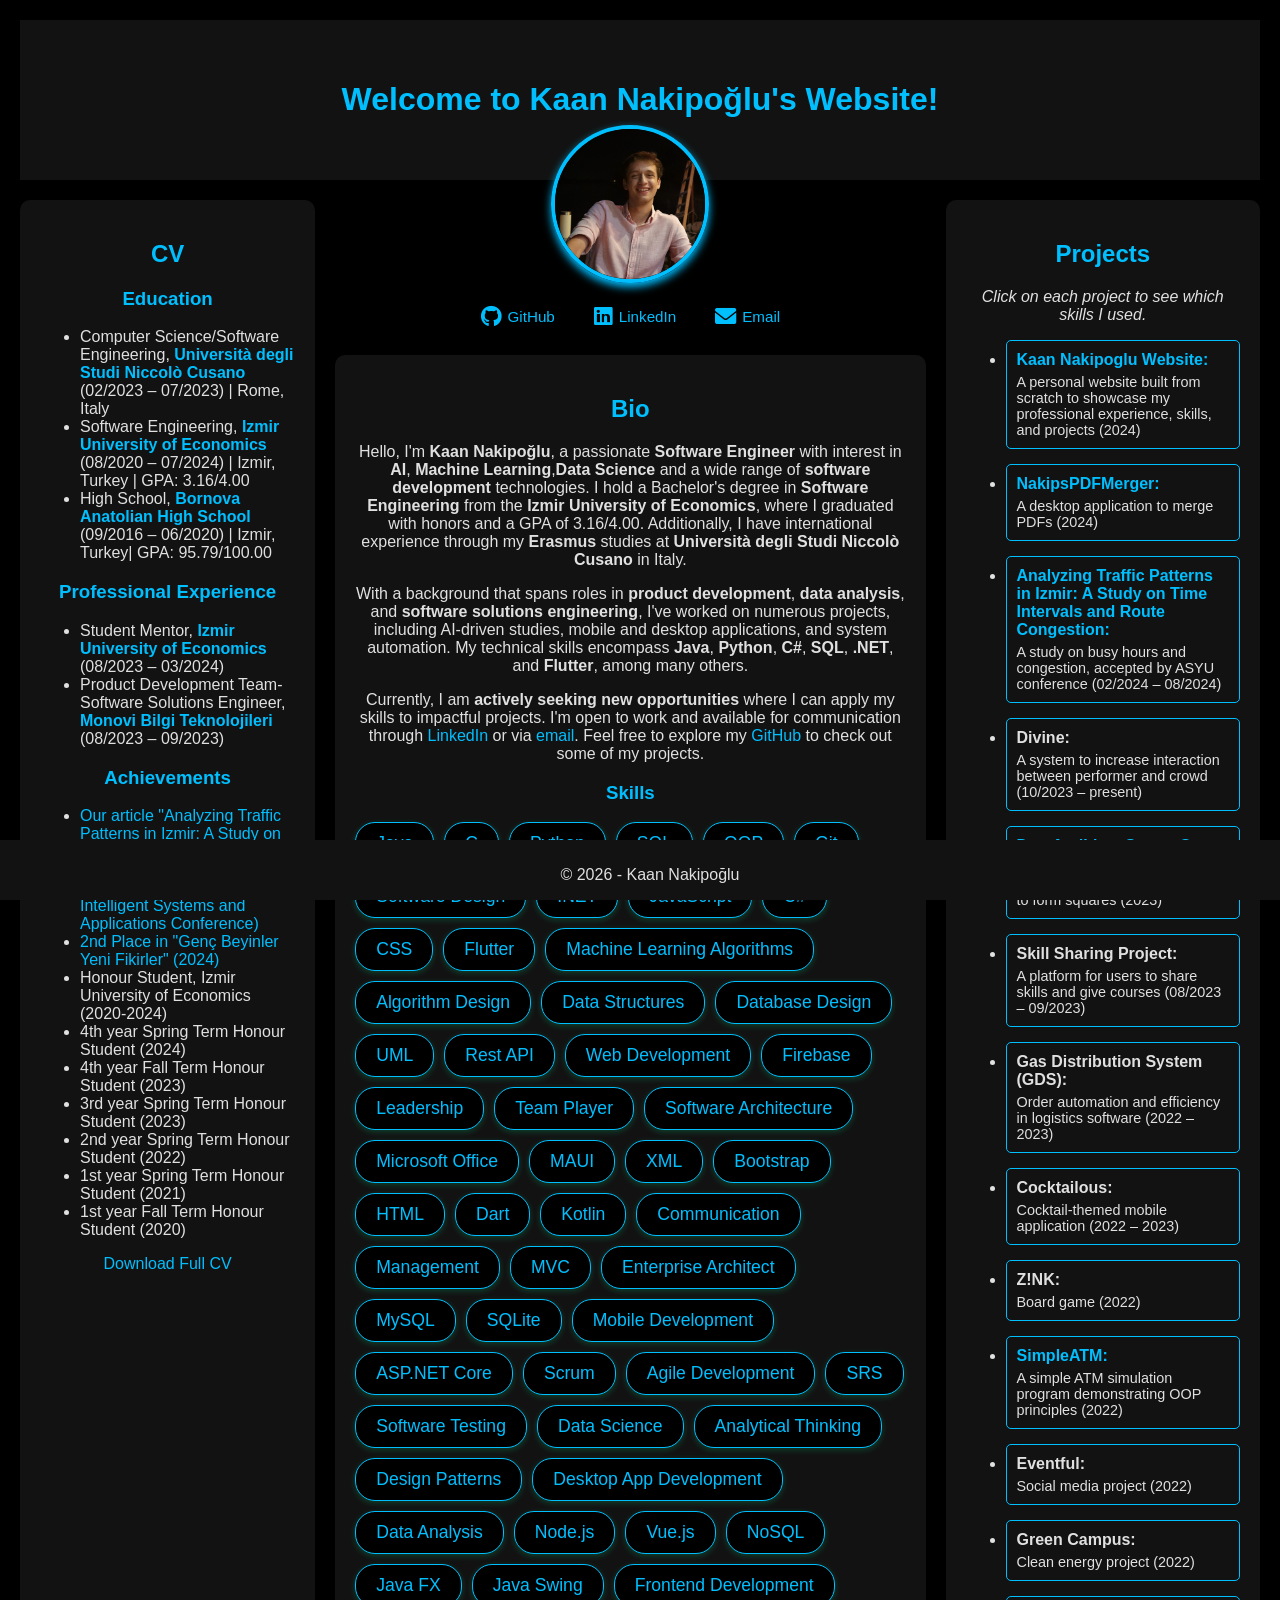
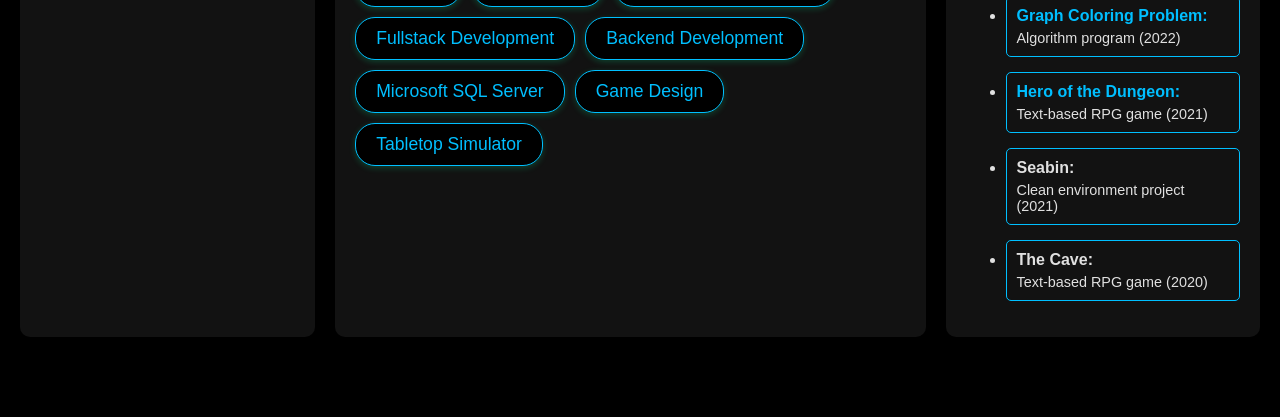
==== index.html @ 0e5099e4 "Initial commit" ====
<!DOCTYPE html>
<html lang="en">
<head>
    <!-- author: Kaan Nakipoglu -->
    <!-- email: kaan.n@hotmail.com -->
    <!-- Please get in touch before using -->

    <meta charset="utf-8" />
    <meta name="viewport" content="width=device-width, initial-scale=1.0" />
    <title>Kaan Nakipoğlu</title>
    <link rel="icon" href="images/Kaan_Nakipoglu_Icon.ico" type="image/x-icon">
    <link rel="stylesheet" href="css/site.css" />
    <link rel="stylesheet" href="https://cdnjs.cloudflare.com/ajax/libs/font-awesome/6.0.0-beta3/css/all.min.css">
    <style>
        body {
            margin: 0;
            font-family: 'Segoe UI', Tahoma, Geneva, Verdana, sans-serif;
            background-color: #000000;
            color: #E0E0E0;
            padding-bottom: 60px;
        }

        .container {
            display: grid;
            grid-template-rows: auto auto 1fr;
            grid-template-columns: 1fr 2fr 1fr;
            grid-template-areas:
                "background background background"
                "cv photo-and-links projects"
                "cv bio projects";
            min-height: calc(100vh - 60px);
            gap: 20px;
            padding: 20px;
        }

        .background {
            grid-area: background;
            background-color: #121212;
            text-align: center;
            padding: 40px;
            box-shadow: 0px 4px 8px rgba(0, 0, 0, 0.2);
            position: relative;
        }

        .photo-and-links {
            grid-area: photo-and-links;
            display: flex;
            flex-direction: column;
            align-items: center;
            justify-content: flex-start;
            padding-bottom: 20px;
        }

        .photo {
            position: relative;
            width: 150px;
            height: 150px;
            border-radius: 50%;
            overflow: hidden;
            border: 4px solid deepskyblue;
            box-shadow: 0px 4px 8px deepskyblue;
            margin-top: -75px;
            margin-bottom: 15px;
            z-index: 10;
        }

        .photo img {
            width: 100%;
            height: 100%;
            object-fit: cover;
            object-position: center top;
        }

        .cv, .bio, .projects {
            padding: 20px;
            background-color: #121212;
            box-shadow: 0px 4px 8px rgba(0, 0, 0, 0.2);
            border-radius: 10px;
        }

        .cv {
            grid-area: cv;
        }

        .bio {
            grid-area: bio;
            text-align: center;
            margin-top: -20px;
        }

        .projects {
            grid-area: projects;
        }

        .links {
            display: flex;
            justify-content: center;
            gap: 15px;
        }

        .links a {
            display: inline-flex;
            align-items: center;
            padding: 8px 12px;
            background-color: #000000;
            color: deepskyblue;
            text-decoration: none;
            border-radius: 5px;
            transition: background-color 0.3s, color 0.3s;
            font-size: 0.95em;
        }

        .links a:hover {
            background-color: deepskyblue;
            color: #000000;
        }

        .links a i {
            margin-right: 6px;
            font-size: 1.4em;
        }

        .skills-list {
            list-style: none;
            padding: 0;
            margin: 0;
            display: flex;
            flex-wrap: wrap;
            gap: 10px;
        }

        .skills-list li {
            background-color: #000000;
            color: deepskyblue;
            padding: 10px 20px;
            border-radius: 20px;
            font-size: 1.1em;
            text-align: center;
            box-shadow: 0px 2px 6px rgba(0, 255, 157, 0.2);
            transition: transform 0.2s, background-color 0.3s;
            border: 1px solid deepskyblue;
        }

        .skills-list li:hover, .skills-list li.active {
            background-color: deepskyblue;
            color: #000000;
            transform: scale(1.05);
            cursor: pointer;
        }

        h2, h3 {
            color: deepskyblue;
            text-align: center;
        }

        h1 {
            color: deepskyblue;
        }

        footer {
            text-align: center;
            padding: 10px;
            background-color: #121212;
            color: #E0E0E0;
            position: fixed;
            bottom: 0;
            width: 100%;
            height: 40px;
        }

        a {
            text-decoration: none;
            color: deepskyblue;
        }

        a:hover {
            color: #FFFFFF;
        }

        html {
            scroll-behavior: smooth;
        }

        .project-item {
            margin-bottom: 15px;
            padding: 10px;
            border: 1px solid deepskyblue;
            border-radius: 5px;
        }

        .project-item:hover {
            background-color: #1a1a1a;
        }

        .project-title {
            font-weight: bold;
            margin-bottom: 5px;
        }

        .project-description {
            font-size: 0.9em;
        }

        .cv h2 {
            text-align: center;
        }
    </style>
</head>
<body>
    <div class="container">
        <div class="background">
            <h1>Welcome to Kaan Nakipoğlu's Website!</h1>
        </div>

        <div class="photo-and-links">
            <div class="photo">
                <img src="images/kaan-nakipoglu22.jpg" alt="Profile Photo" />
            </div>

            <div class="links">
                <a href="https://github.com/KaanNakipoglu" target="_blank"><i class="fab fa-github"></i> GitHub</a>
                <a href="https://www.linkedin.com/in/kaan-nakipoglu-9b2502181" target="_blank"><i class="fab fa-linkedin"></i> LinkedIn</a>
                <a href="mailto:kaan.n@hotmail.com"><i class="fas fa-envelope"></i> Email</a>
            </div>
        </div>

        <div class="cv">
            <h2>CV</h2>
            <h3>Education</h3>
            <ul>
                <li>Computer Science/Software Engineering, <strong><a href="https://www.unicusano.it/en/">Università degli Studi Niccolò Cusano</a></strong> (02/2023 – 07/2023) | Rome, Italy</li>
                <li>Software Engineering, <strong><a href="https://www.ieu.edu.tr/en">Izmir University of Economics</a></strong> (08/2020 – 07/2024) | Izmir, Turkey | GPA: 3.16/4.00</li>
                <li>High School, <strong><a href="https://izmirbal.meb.k12.tr/">Bornova Anatolian High School</a></strong> (09/2016 – 06/2020) | Izmir, Turkey| GPA: 95.79/100.00</li>
            </ul>

            <h3>Professional Experience</h3>
            <ul>
                <li>Student Mentor, <strong><a href="https://www.ieu.edu.tr/en">Izmir University of Economics</a></strong> (08/2023 – 03/2024)</li>
                <li>Product Development Team-Software Solutions Engineer, <strong><a href="https://monovi.com.tr/">Monovi Bilgi Teknolojileri</a></strong> (08/2023 – 09/2023)</li>
            </ul>

            <h3>Achievements</h3>
            <ul>
                <li><a href="http://asyu.inista.org/EN/index.html">Our article "Analyzing Traffic Patterns in Izmir: A Study on Time Intervals and Route Congestion" is accepted by ASYU(Innovations in Intelligent Systems and Applications Conference)</a></li>
                <li><a href="https://www.ieu.edu.tr/en/news/type/read/id/9180">2nd Place in "Genç Beyinler Yeni Fikirler" (2024)</a></li>
                <li>Honour Student, Izmir University of Economics (2020-2024)</li>
                <li>4th year Spring Term Honour Student (2024)</li>
                <li>4th year Fall Term Honour Student (2023)</li>
                <li>3rd year Spring Term Honour Student (2023)</li>
                <li>2nd year Spring Term Honour Student (2022)</li>
                <li>1st year Spring Term Honour Student (2021)</li>
                <li>1st year Fall Term Honour Student (2020)</li>
            </ul>

            <center><p><a href="images/Resume_KaanNakipoglu.pdf" target="_blank">Download Full CV</a></p></center>
        </div>

        <div class="bio">
            <h2>Bio</h2>
            <p>Hello, I'm <strong>Kaan Nakipoğlu</strong>, a passionate <strong>Software Engineer</strong> with interest in <strong>AI</strong>, <strong>Machine Learning</strong>,<strong>Data Science</strong> and a wide range of <strong>software development</strong> technologies. I hold a Bachelor's degree in <strong>Software Engineering</strong> from the <strong>Izmir University of Economics</strong>, where I graduated with honors and a GPA of 3.16/4.00. Additionally, I have international experience through my <strong>Erasmus</strong> studies at <strong>Università degli Studi Niccolò Cusano</strong> in Italy.</p>
            <p>With a background that spans roles in <strong>product development</strong>, <strong>data analysis</strong>, and <strong>software solutions engineering</strong>, I've worked on numerous projects, including AI-driven studies, mobile and desktop applications, and system automation. My technical skills encompass <strong>Java</strong>, <strong>Python</strong>, <strong>C#</strong>, <strong>SQL</strong>, <strong>.NET</strong>, and <strong>Flutter</strong>, among many others.</p>
            <p>Currently, I am <strong>actively seeking new opportunities</strong> where I can apply my skills to impactful projects. I'm open to work and available for communication through <a href="https://www.linkedin.com/in/kaan-nakipoglu-9b2502181">LinkedIn</a> or via <a href="mailto:kaan.n@hotmail.com">email</a>. Feel free to explore my <a href="https://github.com/KaanNakipoglu">GitHub</a> to check out some of my projects.</p>
            <h3>Skills</h3>
            <ul class="skills-list">
                <li>Java</li>
                <li>C</li>
                <li>Python</li>
                <li>SQL</li>
                <li>OOP</li>
                <li>Git</li>
                <li>Software Design</li>
                <li>.NET</li>
                <li>JavaScript</li>
                <li>C#</li>
                <li>CSS</li>
                <li>Flutter</li>
                <li>Machine Learning Algorithms</li>
                <li>Algorithm Design</li>
                <li>Data Structures</li>
                <li>Database Design</li>
                <li>UML</li>
                <li>Rest API</li>
                <li>Web Development</li>
                <li>Firebase</li>
                <li>Leadership</li>
                <li>Team Player</li>
                <li>Software Architecture</li>
                <li>Microsoft Office</li>
                <li>MAUI</li>
                <li>XML</li>
                <li>Bootstrap</li>
                <li>HTML</li>
                <li>Dart</li>
                <li>Kotlin</li>
                <li>Communication</li>
                <li>Management</li>
                <li>MVC</li>
                <li>Enterprise Architect</li>
                <li>MySQL</li>
                <li>SQLite</li>
                <li>Mobile Development</li>
                <li>ASP.NET Core</li>
                <li>Scrum</li>
                <li>Agile Development</li>
                <li>SRS</li>
                <li>Software Testing</li>
                <li>Data Science</li>
                <li>Analytical Thinking</li>
                <li>Design Patterns</li>
                <li>Desktop App Development</li>
                <li>Data Analysis</li>
                <li>Node.js</li>
                <li>Vue.js</li>
                <li>NoSQL</li>
                <li>Java FX</li>
                <li>Java Swing</li>
                <li>Frontend Development</li>
                <li>Fullstack Development</li>
                <li>Backend Development</li>
                <li>Microsoft SQL Server</li>
                <li>Game Design</li>
                <li>Tabletop Simulator</li>
            </ul>
        </div>

        <div class="projects">
            <h2>Projects</h2>
            <center>
                <p><em>Click on each project to see which skills I used.</em></p>
            </center>

            <ul>
                <li class="project-item">
                    <div class="project-title"><a href="https://www.kaannakipoglu.com" data-skills="HTML,CSS,JavaScript,Responsive Design,UI/UX,Version Control,Git,Web Development">Kaan Nakipoglu Website:</a></div>
                    <div class="project-description">A personal website built from scratch to showcase my professional experience, skills, and projects (2024)</div>
                </li>
                
                <li class="project-item">
                    <div class="project-title"><a href="https://github.com/KaanNakipoglu/NakipsPDFMerger" data-skills="Git,Desktop App Development,Python,Software Design,Analytical Thinking,Git">NakipsPDFMerger:</a></div>
                    <div class="project-description">A desktop application to merge PDFs (2024)</div>
                </li>
                <li class="project-item">
                    <div class="project-title"><a href="http://asyu.inista.org/EN/index.html" data-skills="Git,Python,Data Analysis,Data Science,Analytical Thinking,Communication,Team Player,Machine Learning Algorithms,Algorithm Design,Scrum,Agile Development,Git">Analyzing Traffic Patterns in Izmir: A Study on Time Intervals and Route Congestion:</a></div>
                    <div class="project-description">A study on busy hours and congestion, accepted by ASYU conference (02/2024 – 08/2024)</div>
                </li>
                <li class="project-item">
                    <div class="project-title"><strong data-skills="Git,Mobile Development,Flutter,Dart,Analytical Thinking,Leadership,Management,SRS,Enterprise Architect,CSS,JavaScript,HTML,Web Development,Software Design,Software Architecture,Firebase,UML,NoSQL,OOP,Git,Algorithm Design,Communication,Scrum,Agile Development,Node.js,Software Testing,MVC,Fullstack Development">Divine:</strong></div>
                    <div class="project-description">A system to increase interaction between performer and crowd (10/2023 – present)</div>
                </li>
                <li class="project-item">
                    <div class="project-title"><a href="https://github.com/KaanNakipoglu/DotsAndLinesSquareGame" data-skills="Git,Java,OOP,SQLite,Database Design,SRS,Software Design,Team Player,Analytical Thinking,Algorithm Design,UML,Enterprise Architect,Scrum,Agile Mobile Development,Flutter,Dart,Analytical Thinking,Leadership,Management,SRS,Enterprise Architect,CSS,JavaScript,HTML,Web Development,Python,Software Design,Software Architecture,Firebase,UML,NoSQL,OOP,Git,Algorithm Design,Communication,Scrum,Agile Development,Software Testing,SQL,Desktop App Development,Java FX,Fullstack Development,Design Patterns">DotsAndLinesSquareGame:</a></div>
                    <div class="project-description">A multiplayer game where players draw lines between dots to form squares (2023)</div>
                </li>
                <li class="project-item">
                    <div class="project-title"><strong data-skills="Git,Rest API,JavaScript,HTML,CSS,Web Development,Team Player,.NET,Mobile Development,MAUI,SRS,Software Design,Analytical Thinking,Scrum,C#,Software Architect,Database Design,SQL,Microsoft SQL Server">Skill Sharing Project:</strong></div>
                    <div class="project-description">A platform for users to share skills and give courses (08/2023 – 09/2023)</div>
                </li>
                <li class="project-item">
                    <div class="project-title"><strong data-skills="Git,SRS,Software Design,Enterprise Architect,UML,Leadership,Analytichal Thinking,Database Design, Algorith Design,Communication">Gas Distribution System (GDS):</strong></div>
                    <div class="project-description">Order automation and efficiency in logistics software (2022 – 2023)</div>
                </li>
                <li class="project-item">
                    <div class="project-title"><strong data-skills="Git,Flutter,Dart,Firebase,NoSQL,Fullstack Development,Mobile Development,Algorithm Design">Cocktailous:</strong></div>
                    <div class="project-description">Cocktail-themed mobile application (2022 – 2023)</div>
                </li>
                <li class="project-item">
                    <div class="project-title"><strong data-skills="SRS,Game Design,Tabletop Simulator,Leadership,Communication">Z!NK:</strong></div>
                    <div class="project-description">Board game (2022)</div>
                </li>
                <li class="project-item">
                    <div class="project-title"><a href="https://github.com/KaanNakipoglu/SimpleATM" data-skills="Java,OOP">SimpleATM:</a></div>
                    <div class="project-description">A simple ATM simulation program demonstrating OOP principles (2022)</div>
                </li>
                <li class="project-item">
                    <div class="project-title"><strong data-skills="Git,Java,SRS,Leadership,Software Design,Analytical Thinking,Communication,OOP,UML,Enterprise Architect,Scrum,Agile Development,Software Architect,">Eventful:</strong></div>
                    <div class="project-description">Social media project (2022)</div>
                </li>
                <li class="project-item">
                    <div class="project-title"><strong data-skills="Leadership,UML,Management,Analytical Thinking,Communication,SRS">Green Campus:</strong></div>
                    <div class="project-description">Clean energy project (2022)</div>
                </li>
                <li class="project-item">
                    <div class="project-title"><a href="https://github.com/KaanNakipoglu/ColorMapping" data-skills="Git,Python,Algorithm Design,Leadership,Management,Scrum,Agile Development,Fullstack Development,SRS,Desktop App Development">Graph Coloring Problem:</a></div>
                    <div class="project-description">Algorithm program (2022)</div>
                </li>
                <li class="project-item">
                    <div class="project-title"><a href="https://github.com/KaanNakipoglu/TextBasedDungeonGame" data-skills="Git,Java,SRS,Game Design,OOP,Leadership,Management,Scrum,Agile Development,Fullstack  Development,Software Design,Software Architect,UML,Algorithm Design,">Hero of the Dungeon:</a></div>
                    <div class="project-description">Text-based RPG game (2021)</div>
                </li>
                <li class="project-item">
                    <div class="project-title"><strong data-skills="Java,SRS,Leadership,Software Design,Analytical Thinking,Communication,OOP,UML,Enterprise Architect,Scrum,Agile Development,Software Architect,">Seabin:</strong></div>
                    <div class="project-description">Clean environment project (2021)</div>
                </li>
                <li class="project-item">
                    <div class="project-title"><strong data-skills="Git,Java,SRS,Game Design,OOP,Leadership,Management,Scrum,Agile Development,Fullstack  Development,Software Design,Software Architect,UML,Algorithm Design,">The Cave:</strong></div>
                    <div class="project-description">Text-based RPG game (2020)</div>
                </li>
            </ul>
        </div>
    </div>

    <footer>
        <p>&copy; <span id="year"></span> - Kaan Nakipoğlu</p>
    </footer>

    <script>
        document.addEventListener('contextmenu', function (e) {
        e.preventDefault();
    });

    document.addEventListener('keydown', function (e) {
        if (e.keyCode == 123) {
            e.preventDefault();
        }
        if (e.ctrlKey && e.shiftKey && e.keyCode == 73) {
            e.preventDefault();
        }
        if (e.ctrlKey && e.shiftKey && e.keyCode == 74) {
            e.preventDefault();
        }
        if (e.ctrlKey && e.keyCode == 85) {
            e.preventDefault();
        }
    });
                document.getElementById('year').textContent = new Date().getFullYear();

        document.addEventListener('DOMContentLoaded', function () {
            const projectItems = document.querySelectorAll('.project-item');
            const skillItems = document.querySelectorAll('.skills-list li');
            let hoverEnabled = true;
            let clickTimeout;

            function clearActiveSkills() {
                skillItems.forEach(item => item.classList.remove('active'));
            }

            function setActiveSkills(skills) {
                clearActiveSkills();
                skills.forEach(skill => {
                    skillItems.forEach(item => {
                        if (item.textContent.trim().toLowerCase() === skill.trim().toLowerCase()) {
                            item.classList.add('active');
                        }
                    });
                });
            }

            function handleProjectInteraction(event, isClick) {
                const projectItem = event.currentTarget;
                const linkElement = projectItem.querySelector('.project-title a');
                const strongElement = projectItem.querySelector('.project-title strong');
                const skillsData = linkElement ? linkElement.dataset.skills : (strongElement ? strongElement.dataset.skills : null);

                if (skillsData) {
                    const skills = skillsData.split(',');

                    if (isClick) {
                        hoverEnabled = false;
                        clearTimeout(clickTimeout);
                        setActiveSkills(skills);

                        const skillsSection = document.querySelector('.skills-list');
                        if (skillsSection) {
                            skillsSection.scrollIntoView({ behavior: 'smooth' });
                        }

                        clickTimeout = setTimeout(() => {
                            clearActiveSkills();
                            hoverEnabled = true;
                        }, 5000);

                        if (linkElement) {
                            return true;
                        }
                    } else if (hoverEnabled) {
                        setActiveSkills(skills);
                    }
                }

                if (!linkElement || !isClick) {
                    event.preventDefault();
                }
            }

            projectItems.forEach(item => {
                item.addEventListener('mouseenter', (event) => handleProjectInteraction(event, false));
                item.addEventListener('mouseleave', () => {
                    if (hoverEnabled) {
                        clearActiveSkills();
                    }
                });
                item.addEventListener('click', (event) => handleProjectInteraction(event, true));
            });
        });
    </script>
</body>
</html>
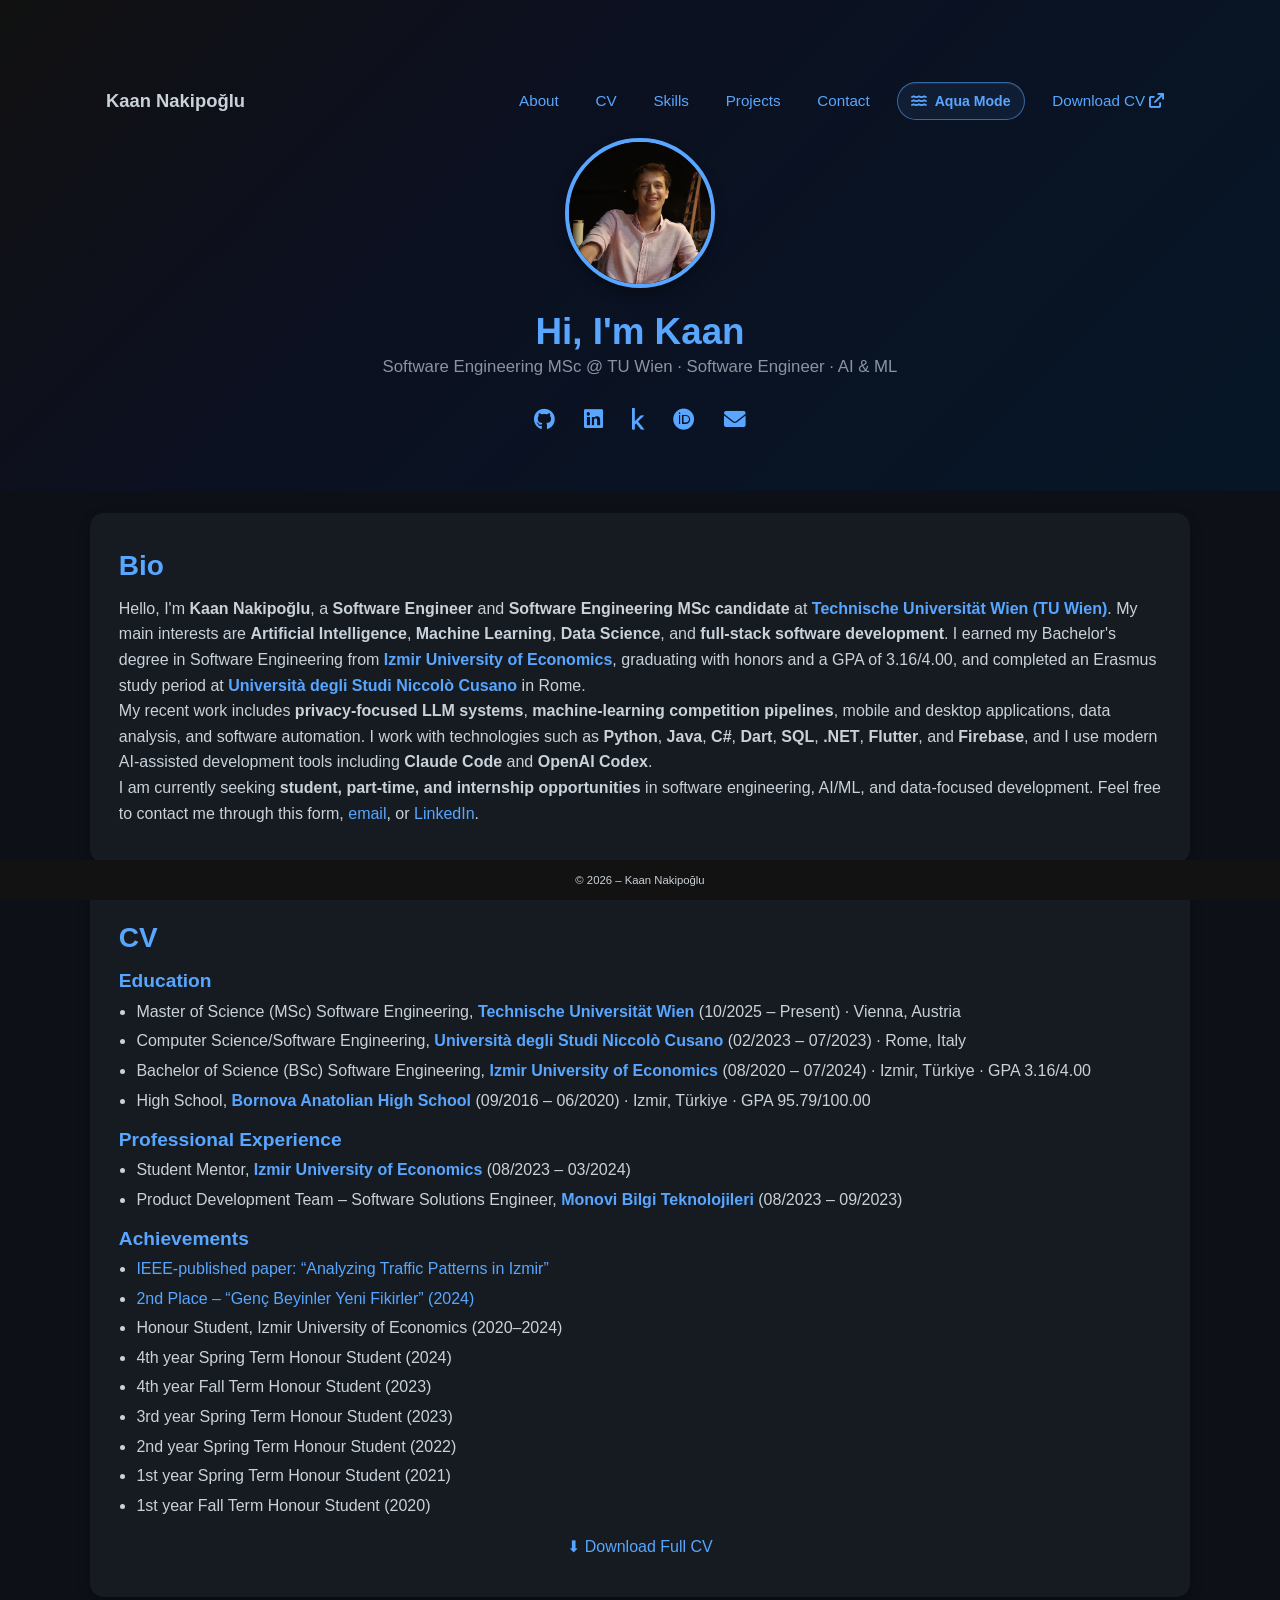
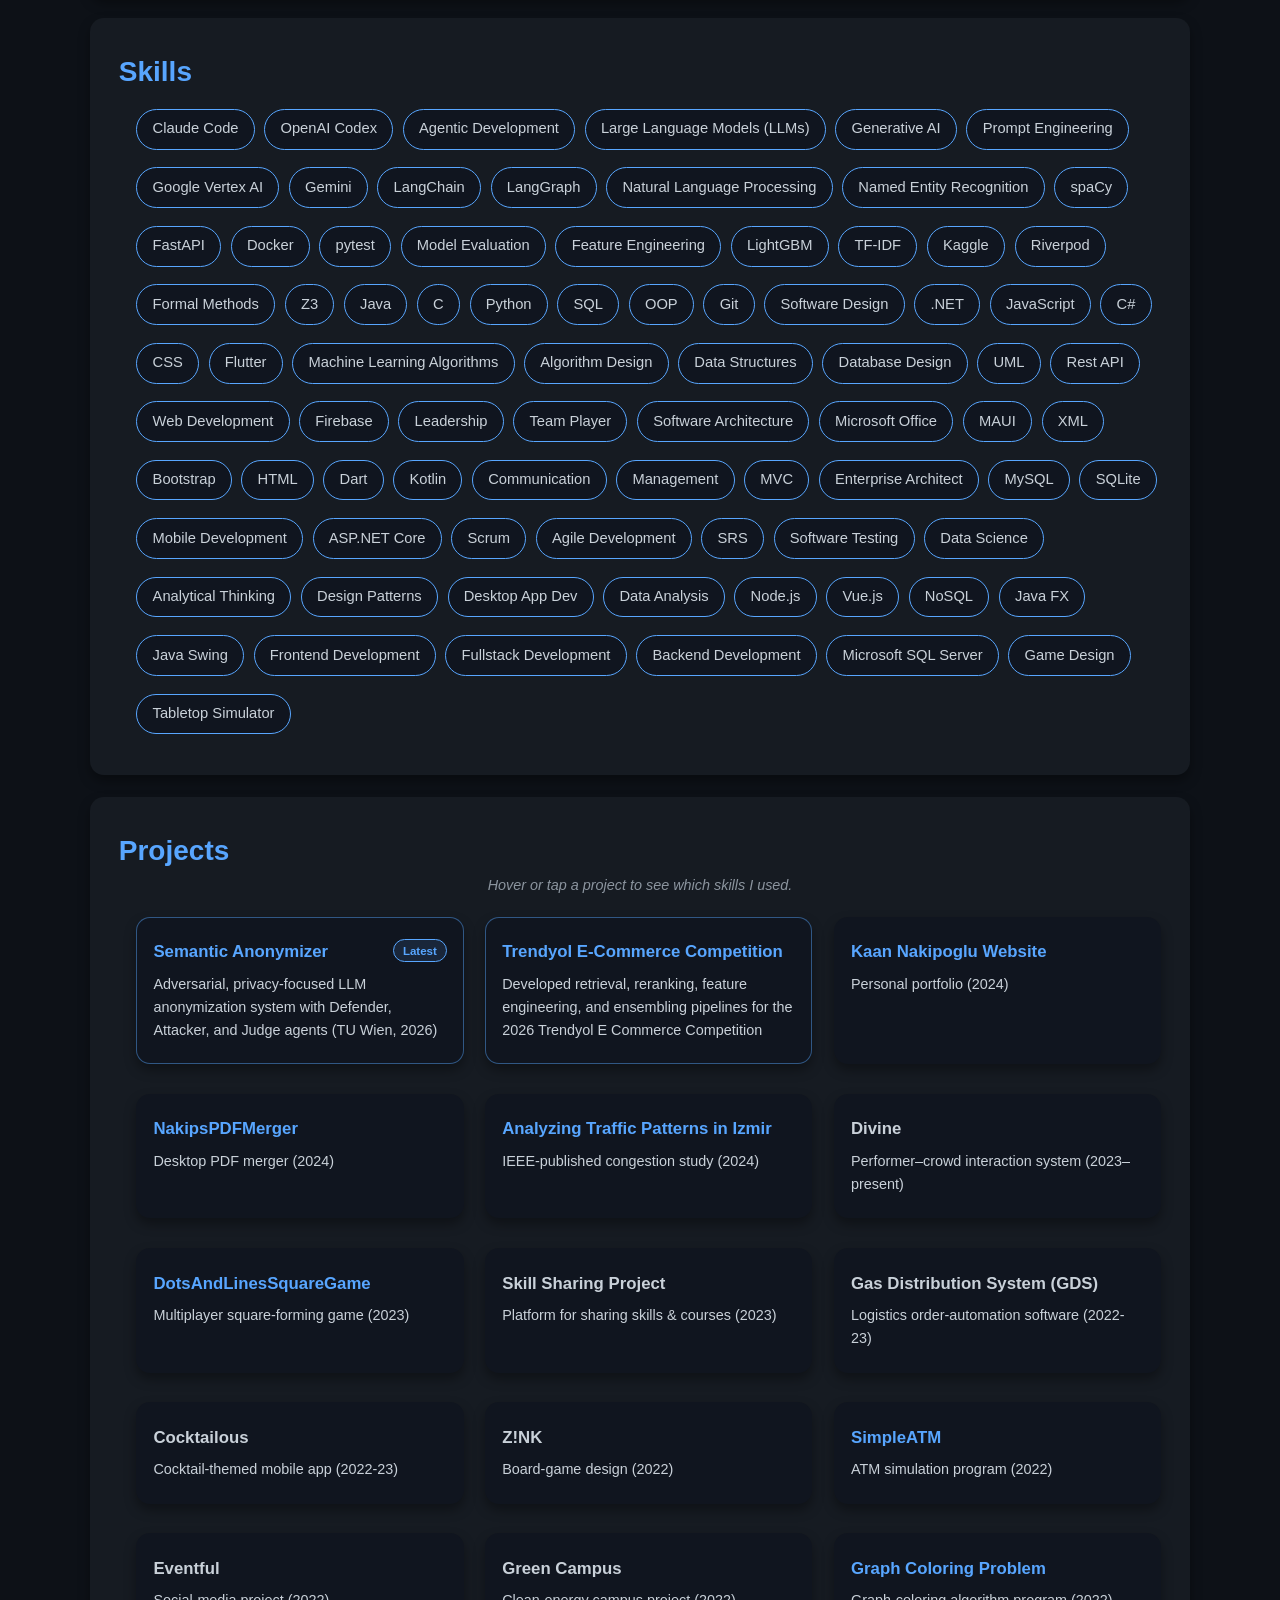
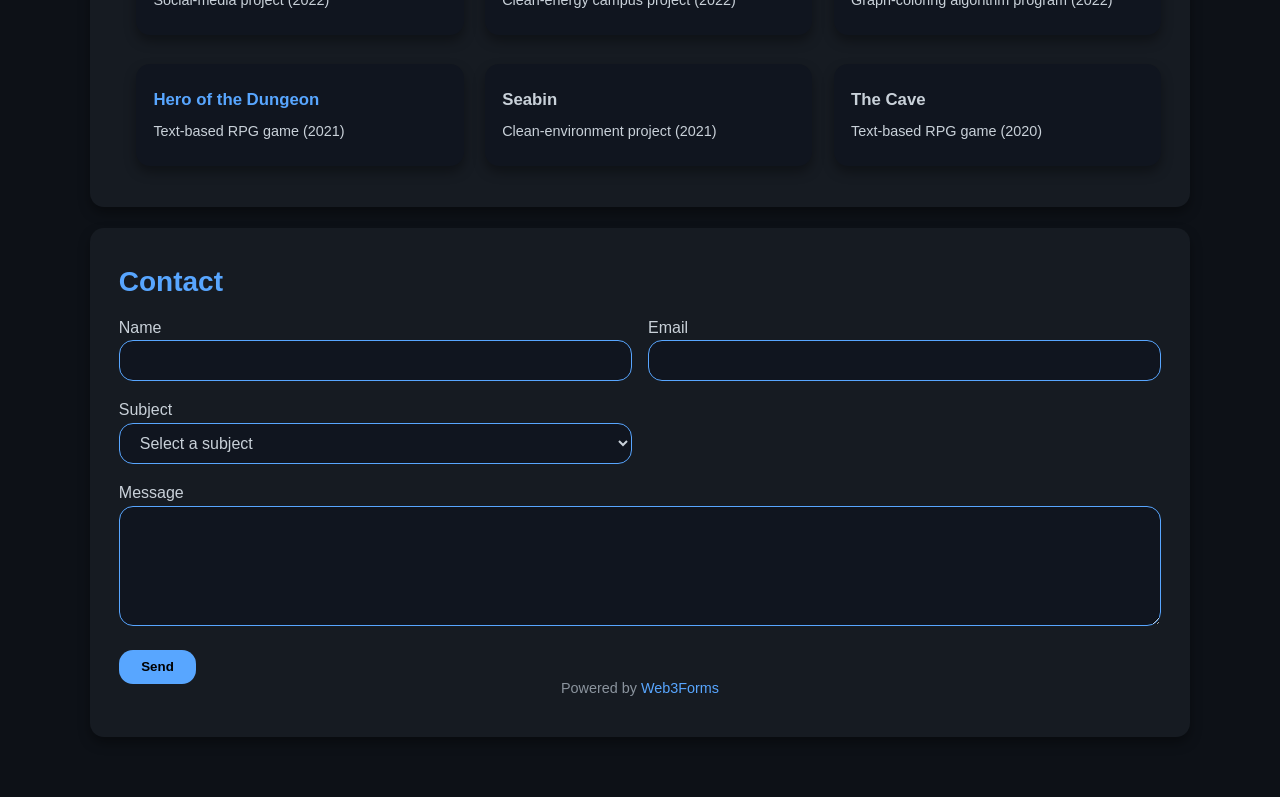
==== commit 2064f9f8: "Update portfolio and add optional Frutiger Aqua mode" ====
--- a/index.html
+++ b/index.html
@@ -1,497 +1,383 @@
 <!DOCTYPE html>
 <html lang="en">
 <head>
-    <!-- author: Kaan Nakipoglu -->
-    <!-- email: kaan.n@hotmail.com -->
-    <!-- Please get in touch before using -->
-
-    <meta charset="utf-8" />
-    <meta name="viewport" content="width=device-width, initial-scale=1.0" />
-    <title>Kaan Nakipoğlu</title>
-    <link rel="icon" href="images/Kaan_Nakipoglu_Icon.ico" type="image/x-icon">
-    <link rel="stylesheet" href="css/site.css" />
-    <link rel="stylesheet" href="https://cdnjs.cloudflare.com/ajax/libs/font-awesome/6.0.0-beta3/css/all.min.css">
-    <style>
-        body {
-            margin: 0;
-            font-family: 'Segoe UI', Tahoma, Geneva, Verdana, sans-serif;
-            background-color: #000000;
-            color: #E0E0E0;
-            padding-bottom: 60px;
-        }
-
-        .container {
-            display: grid;
-            grid-template-rows: auto auto 1fr;
-            grid-template-columns: 1fr 2fr 1fr;
-            grid-template-areas:
-                "background background background"
-                "cv photo-and-links projects"
-                "cv bio projects";
-            min-height: calc(100vh - 60px);
-            gap: 20px;
-            padding: 20px;
-        }
-
-        .background {
-            grid-area: background;
-            background-color: #121212;
-            text-align: center;
-            padding: 40px;
-            box-shadow: 0px 4px 8px rgba(0, 0, 0, 0.2);
-            position: relative;
-        }
-
-        .photo-and-links {
-            grid-area: photo-and-links;
-            display: flex;
-            flex-direction: column;
-            align-items: center;
-            justify-content: flex-start;
-            padding-bottom: 20px;
-        }
-
-        .photo {
-            position: relative;
-            width: 150px;
-            height: 150px;
-            border-radius: 50%;
-            overflow: hidden;
-            border: 4px solid deepskyblue;
-            box-shadow: 0px 4px 8px deepskyblue;
-            margin-top: -75px;
-            margin-bottom: 15px;
-            z-index: 10;
-        }
-
-        .photo img {
-            width: 100%;
-            height: 100%;
-            object-fit: cover;
-            object-position: center top;
-        }
-
-        .cv, .bio, .projects {
-            padding: 20px;
-            background-color: #121212;
-            box-shadow: 0px 4px 8px rgba(0, 0, 0, 0.2);
-            border-radius: 10px;
-        }
-
-        .cv {
-            grid-area: cv;
-        }
-
-        .bio {
-            grid-area: bio;
-            text-align: center;
-            margin-top: -20px;
-        }
-
-        .projects {
-            grid-area: projects;
-        }
-
-        .links {
-            display: flex;
-            justify-content: center;
-            gap: 15px;
-        }
-
-        .links a {
-            display: inline-flex;
-            align-items: center;
-            padding: 8px 12px;
-            background-color: #000000;
-            color: deepskyblue;
-            text-decoration: none;
-            border-radius: 5px;
-            transition: background-color 0.3s, color 0.3s;
-            font-size: 0.95em;
-        }
-
-        .links a:hover {
-            background-color: deepskyblue;
-            color: #000000;
-        }
-
-        .links a i {
-            margin-right: 6px;
-            font-size: 1.4em;
-        }
-
-        .skills-list {
-            list-style: none;
-            padding: 0;
-            margin: 0;
-            display: flex;
-            flex-wrap: wrap;
-            gap: 10px;
-        }
-
-        .skills-list li {
-            background-color: #000000;
-            color: deepskyblue;
-            padding: 10px 20px;
-            border-radius: 20px;
-            font-size: 1.1em;
-            text-align: center;
-            box-shadow: 0px 2px 6px rgba(0, 255, 157, 0.2);
-            transition: transform 0.2s, background-color 0.3s;
-            border: 1px solid deepskyblue;
-        }
-
-        .skills-list li:hover, .skills-list li.active {
-            background-color: deepskyblue;
-            color: #000000;
-            transform: scale(1.05);
-            cursor: pointer;
-        }
-
-        h2, h3 {
-            color: deepskyblue;
-            text-align: center;
-        }
-
-        h1 {
-            color: deepskyblue;
-        }
-
-        footer {
-            text-align: center;
-            padding: 10px;
-            background-color: #121212;
-            color: #E0E0E0;
-            position: fixed;
-            bottom: 0;
-            width: 100%;
-            height: 40px;
-        }
-
-        a {
-            text-decoration: none;
-            color: deepskyblue;
-        }
-
-        a:hover {
-            color: #FFFFFF;
-        }
-
-        html {
-            scroll-behavior: smooth;
-        }
-
-        .project-item {
-            margin-bottom: 15px;
-            padding: 10px;
-            border: 1px solid deepskyblue;
-            border-radius: 5px;
-        }
-
-        .project-item:hover {
-            background-color: #1a1a1a;
-        }
-
-        .project-title {
-            font-weight: bold;
-            margin-bottom: 5px;
-        }
-
-        .project-description {
-            font-size: 0.9em;
-        }
-
-        .cv h2 {
-            text-align: center;
-        }
-    </style>
+  <!-- author: Kaan Nakipoğlu | email: kaan.n@hotmail.com -->
+  <meta charset="utf-8">
+  <meta name="viewport" content="width=device-width, initial-scale=1">
+  <title>Kaan Nakipoğlu</title>
+
+  <meta name="description"
+        content="Kaan Nakipoğlu is a Software Engineering MSc candidate at TU Wien. Portfolio featuring AI, machine learning, LLM, data science, Flutter, and full stack projects.">
+
+  <meta name="keywords"
+        content="Kaan Nakipoğlu, Kaan Nakipoglu,Kaan Nakip,Nakip Kaan, nakip kaan, nakipkaan, kaannakip,Türk Bilişim Derneği, TBD, Turkish Informatics Association, IEEE, Nakipoglu Kaan, nakipoğlu kaan, nakipoglu kaan, nakipoglukaan, kaannakipoglu, Kaan Nakipoğlu software engineer, Kaan Nakipoglu software engineer, Nakipoğlu, Nakipoglu, nakipoğlu, nakipoglu, nakip, software, software engineering, software engineer, software developer, software development, Yazılım, Yazılım Mühendisliği, Yazılım Mühendisi, Yapay Zekâ, Yapay zeka, AI, Artificial Intelligence, ML, Machine Learning, Makine Öğrenmesi, data science, data scientist, portfolio, personal website, KaanNakipoglu.com, Izmir University of Economics, İzmir University of Economics, IUE, İEÜ, Izmir Ekonomi Üniversitesi, İzmir Ekonomi, Izmir Univ of Economics, TU Wien, Technische Universität Wien, Vienna University of Technology, Wien, Vienna, BAL, Bornova Anadolu Lisesi, Bornova Anatolian High School, Izmir, İzmir, Turkey, Türkiye, Divine project, NakipsPDFMerger, Analyzing Traffic Patterns in Izmir, DotsAndLinesSquareGame, Cocktailous, Skill Sharing Project, Gas Distribution System, Eventful, Green Campus, Graph Coloring Problem, Hero of the Dungeon, Seabin, The Cave, computer science, Erasmus Rome, Università degli Studi Niccolò Cusano, Niccolò Cusano University, EU student, software solutions engineer, AI enthusiast, ML enthusiast, TU Wien MSc, MSc Software Engineering, Claude Code, OpenAI Codex, Kaggle, Large Language Models, LLM, Generative AI, Google Vertex AI, Gemini, LangChain, LangGraph, spaCy, Natural Language Processing, NLP, Named Entity Recognition, NER, FastAPI, Docker, LightGBM, Semantic Anonymizer, Trendyol E-Commerce Competition">
+
+  <link rel="icon" href="images/Kaan_Nakipoglu_Icon.ico" type="image/x-icon">
+  <link rel="stylesheet" href="css/site.css">
+  <link rel="stylesheet"
+        href="https://cdnjs.cloudflare.com/ajax/libs/font-awesome/6.0.0-beta3/css/all.min.css">
 </head>
+
 <body>
-    <div class="container">
-        <div class="background">
-            <h1>Welcome to Kaan Nakipoğlu's Website!</h1>
-        </div>
-
-        <div class="photo-and-links">
-            <div class="photo">
-                <img src="images/kaan-nakipoglu22.jpg" alt="Profile Photo" />
-            </div>
-
-            <div class="links">
-                <a href="https://github.com/KaanNakipoglu" target="_blank"><i class="fab fa-github"></i> GitHub</a>
-                <a href="https://www.linkedin.com/in/kaan-nakipoglu-9b2502181" target="_blank"><i class="fab fa-linkedin"></i> LinkedIn</a>
-                <a href="mailto:kaan.n@hotmail.com"><i class="fas fa-envelope"></i> Email</a>
-            </div>
-        </div>
-
-        <div class="cv">
-            <h2>CV</h2>
-            <h3>Education</h3>
-            <ul>
-                <li>Computer Science/Software Engineering, <strong><a href="https://www.unicusano.it/en/">Università degli Studi Niccolò Cusano</a></strong> (02/2023 – 07/2023) | Rome, Italy</li>
-                <li>Software Engineering, <strong><a href="https://www.ieu.edu.tr/en">Izmir University of Economics</a></strong> (08/2020 – 07/2024) | Izmir, Turkey | GPA: 3.16/4.00</li>
-                <li>High School, <strong><a href="https://izmirbal.meb.k12.tr/">Bornova Anatolian High School</a></strong> (09/2016 – 06/2020) | Izmir, Turkey| GPA: 95.79/100.00</li>
-            </ul>
-
-            <h3>Professional Experience</h3>
-            <ul>
-                <li>Student Mentor, <strong><a href="https://www.ieu.edu.tr/en">Izmir University of Economics</a></strong> (08/2023 – 03/2024)</li>
-                <li>Product Development Team-Software Solutions Engineer, <strong><a href="https://monovi.com.tr/">Monovi Bilgi Teknolojileri</a></strong> (08/2023 – 09/2023)</li>
-            </ul>
-
-            <h3>Achievements</h3>
-            <ul>
-                <li><a href="http://asyu.inista.org/EN/index.html">Our article "Analyzing Traffic Patterns in Izmir: A Study on Time Intervals and Route Congestion" is accepted by ASYU(Innovations in Intelligent Systems and Applications Conference)</a></li>
-                <li><a href="https://www.ieu.edu.tr/en/news/type/read/id/9180">2nd Place in "Genç Beyinler Yeni Fikirler" (2024)</a></li>
-                <li>Honour Student, Izmir University of Economics (2020-2024)</li>
-                <li>4th year Spring Term Honour Student (2024)</li>
-                <li>4th year Fall Term Honour Student (2023)</li>
-                <li>3rd year Spring Term Honour Student (2023)</li>
-                <li>2nd year Spring Term Honour Student (2022)</li>
-                <li>1st year Spring Term Honour Student (2021)</li>
-                <li>1st year Fall Term Honour Student (2020)</li>
-            </ul>
-
-            <center><p><a href="images/Resume_KaanNakipoglu.pdf" target="_blank">Download Full CV</a></p></center>
-        </div>
-
-        <div class="bio">
-            <h2>Bio</h2>
-            <p>Hello, I'm <strong>Kaan Nakipoğlu</strong>, a passionate <strong>Software Engineer</strong> with interest in <strong>AI</strong>, <strong>Machine Learning</strong>,<strong>Data Science</strong> and a wide range of <strong>software development</strong> technologies. I hold a Bachelor's degree in <strong>Software Engineering</strong> from the <strong>Izmir University of Economics</strong>, where I graduated with honors and a GPA of 3.16/4.00. Additionally, I have international experience through my <strong>Erasmus</strong> studies at <strong>Università degli Studi Niccolò Cusano</strong> in Italy.</p>
-            <p>With a background that spans roles in <strong>product development</strong>, <strong>data analysis</strong>, and <strong>software solutions engineering</strong>, I've worked on numerous projects, including AI-driven studies, mobile and desktop applications, and system automation. My technical skills encompass <strong>Java</strong>, <strong>Python</strong>, <strong>C#</strong>, <strong>SQL</strong>, <strong>.NET</strong>, and <strong>Flutter</strong>, among many others.</p>
-            <p>Currently, I am <strong>actively seeking new opportunities</strong> where I can apply my skills to impactful projects. I'm open to work and available for communication through <a href="https://www.linkedin.com/in/kaan-nakipoglu-9b2502181">LinkedIn</a> or via <a href="mailto:kaan.n@hotmail.com">email</a>. Feel free to explore my <a href="https://github.com/KaanNakipoglu">GitHub</a> to check out some of my projects.</p>
-            <h3>Skills</h3>
-            <ul class="skills-list">
-                <li>Java</li>
-                <li>C</li>
-                <li>Python</li>
-                <li>SQL</li>
-                <li>OOP</li>
-                <li>Git</li>
-                <li>Software Design</li>
-                <li>.NET</li>
-                <li>JavaScript</li>
-                <li>C#</li>
-                <li>CSS</li>
-                <li>Flutter</li>
-                <li>Machine Learning Algorithms</li>
-                <li>Algorithm Design</li>
-                <li>Data Structures</li>
-                <li>Database Design</li>
-                <li>UML</li>
-                <li>Rest API</li>
-                <li>Web Development</li>
-                <li>Firebase</li>
-                <li>Leadership</li>
-                <li>Team Player</li>
-                <li>Software Architecture</li>
-                <li>Microsoft Office</li>
-                <li>MAUI</li>
-                <li>XML</li>
-                <li>Bootstrap</li>
-                <li>HTML</li>
-                <li>Dart</li>
-                <li>Kotlin</li>
-                <li>Communication</li>
-                <li>Management</li>
-                <li>MVC</li>
-                <li>Enterprise Architect</li>
-                <li>MySQL</li>
-                <li>SQLite</li>
-                <li>Mobile Development</li>
-                <li>ASP.NET Core</li>
-                <li>Scrum</li>
-                <li>Agile Development</li>
-                <li>SRS</li>
-                <li>Software Testing</li>
-                <li>Data Science</li>
-                <li>Analytical Thinking</li>
-                <li>Design Patterns</li>
-                <li>Desktop App Development</li>
-                <li>Data Analysis</li>
-                <li>Node.js</li>
-                <li>Vue.js</li>
-                <li>NoSQL</li>
-                <li>Java FX</li>
-                <li>Java Swing</li>
-                <li>Frontend Development</li>
-                <li>Fullstack Development</li>
-                <li>Backend Development</li>
-                <li>Microsoft SQL Server</li>
-                <li>Game Design</li>
-                <li>Tabletop Simulator</li>
-            </ul>
-        </div>
-
-        <div class="projects">
-            <h2>Projects</h2>
-            <center>
-                <p><em>Click on each project to see which skills I used.</em></p>
-            </center>
-
-            <ul>
-                <li class="project-item">
-                    <div class="project-title"><a href="https://www.kaannakipoglu.com" data-skills="HTML,CSS,JavaScript,Responsive Design,UI/UX,Version Control,Git,Web Development">Kaan Nakipoglu Website:</a></div>
-                    <div class="project-description">A personal website built from scratch to showcase my professional experience, skills, and projects (2024)</div>
-                </li>
-                
-                <li class="project-item">
-                    <div class="project-title"><a href="https://github.com/KaanNakipoglu/NakipsPDFMerger" data-skills="Git,Desktop App Development,Python,Software Design,Analytical Thinking,Git">NakipsPDFMerger:</a></div>
-                    <div class="project-description">A desktop application to merge PDFs (2024)</div>
-                </li>
-                <li class="project-item">
-                    <div class="project-title"><a href="http://asyu.inista.org/EN/index.html" data-skills="Git,Python,Data Analysis,Data Science,Analytical Thinking,Communication,Team Player,Machine Learning Algorithms,Algorithm Design,Scrum,Agile Development,Git">Analyzing Traffic Patterns in Izmir: A Study on Time Intervals and Route Congestion:</a></div>
-                    <div class="project-description">A study on busy hours and congestion, accepted by ASYU conference (02/2024 – 08/2024)</div>
-                </li>
-                <li class="project-item">
-                    <div class="project-title"><strong data-skills="Git,Mobile Development,Flutter,Dart,Analytical Thinking,Leadership,Management,SRS,Enterprise Architect,CSS,JavaScript,HTML,Web Development,Software Design,Software Architecture,Firebase,UML,NoSQL,OOP,Git,Algorithm Design,Communication,Scrum,Agile Development,Node.js,Software Testing,MVC,Fullstack Development">Divine:</strong></div>
-                    <div class="project-description">A system to increase interaction between performer and crowd (10/2023 – present)</div>
-                </li>
-                <li class="project-item">
-                    <div class="project-title"><a href="https://github.com/KaanNakipoglu/DotsAndLinesSquareGame" data-skills="Git,Java,OOP,SQLite,Database Design,SRS,Software Design,Team Player,Analytical Thinking,Algorithm Design,UML,Enterprise Architect,Scrum,Agile Mobile Development,Flutter,Dart,Analytical Thinking,Leadership,Management,SRS,Enterprise Architect,CSS,JavaScript,HTML,Web Development,Python,Software Design,Software Architecture,Firebase,UML,NoSQL,OOP,Git,Algorithm Design,Communication,Scrum,Agile Development,Software Testing,SQL,Desktop App Development,Java FX,Fullstack Development,Design Patterns">DotsAndLinesSquareGame:</a></div>
-                    <div class="project-description">A multiplayer game where players draw lines between dots to form squares (2023)</div>
-                </li>
-                <li class="project-item">
-                    <div class="project-title"><strong data-skills="Git,Rest API,JavaScript,HTML,CSS,Web Development,Team Player,.NET,Mobile Development,MAUI,SRS,Software Design,Analytical Thinking,Scrum,C#,Software Architect,Database Design,SQL,Microsoft SQL Server">Skill Sharing Project:</strong></div>
-                    <div class="project-description">A platform for users to share skills and give courses (08/2023 – 09/2023)</div>
-                </li>
-                <li class="project-item">
-                    <div class="project-title"><strong data-skills="Git,SRS,Software Design,Enterprise Architect,UML,Leadership,Analytichal Thinking,Database Design, Algorith Design,Communication">Gas Distribution System (GDS):</strong></div>
-                    <div class="project-description">Order automation and efficiency in logistics software (2022 – 2023)</div>
-                </li>
-                <li class="project-item">
-                    <div class="project-title"><strong data-skills="Git,Flutter,Dart,Firebase,NoSQL,Fullstack Development,Mobile Development,Algorithm Design">Cocktailous:</strong></div>
-                    <div class="project-description">Cocktail-themed mobile application (2022 – 2023)</div>
-                </li>
-                <li class="project-item">
-                    <div class="project-title"><strong data-skills="SRS,Game Design,Tabletop Simulator,Leadership,Communication">Z!NK:</strong></div>
-                    <div class="project-description">Board game (2022)</div>
-                </li>
-                <li class="project-item">
-                    <div class="project-title"><a href="https://github.com/KaanNakipoglu/SimpleATM" data-skills="Java,OOP">SimpleATM:</a></div>
-                    <div class="project-description">A simple ATM simulation program demonstrating OOP principles (2022)</div>
-                </li>
-                <li class="project-item">
-                    <div class="project-title"><strong data-skills="Git,Java,SRS,Leadership,Software Design,Analytical Thinking,Communication,OOP,UML,Enterprise Architect,Scrum,Agile Development,Software Architect,">Eventful:</strong></div>
-                    <div class="project-description">Social media project (2022)</div>
-                </li>
-                <li class="project-item">
-                    <div class="project-title"><strong data-skills="Leadership,UML,Management,Analytical Thinking,Communication,SRS">Green Campus:</strong></div>
-                    <div class="project-description">Clean energy project (2022)</div>
-                </li>
-                <li class="project-item">
-                    <div class="project-title"><a href="https://github.com/KaanNakipoglu/ColorMapping" data-skills="Git,Python,Algorithm Design,Leadership,Management,Scrum,Agile Development,Fullstack Development,SRS,Desktop App Development">Graph Coloring Problem:</a></div>
-                    <div class="project-description">Algorithm program (2022)</div>
-                </li>
-                <li class="project-item">
-                    <div class="project-title"><a href="https://github.com/KaanNakipoglu/TextBasedDungeonGame" data-skills="Git,Java,SRS,Game Design,OOP,Leadership,Management,Scrum,Agile Development,Fullstack  Development,Software Design,Software Architect,UML,Algorithm Design,">Hero of the Dungeon:</a></div>
-                    <div class="project-description">Text-based RPG game (2021)</div>
-                </li>
-                <li class="project-item">
-                    <div class="project-title"><strong data-skills="Java,SRS,Leadership,Software Design,Analytical Thinking,Communication,OOP,UML,Enterprise Architect,Scrum,Agile Development,Software Architect,">Seabin:</strong></div>
-                    <div class="project-description">Clean environment project (2021)</div>
-                </li>
-                <li class="project-item">
-                    <div class="project-title"><strong data-skills="Git,Java,SRS,Game Design,OOP,Leadership,Management,Scrum,Agile Development,Fullstack  Development,Software Design,Software Architect,UML,Algorithm Design,">The Cave:</strong></div>
-                    <div class="project-description">Text-based RPG game (2020)</div>
-                </li>
-            </ul>
-        </div>
-    </div>
-
-    <footer>
-        <p>&copy; <span id="year"></span> - Kaan Nakipoğlu</p>
-    </footer>
-
-    <script>
-        document.addEventListener('contextmenu', function (e) {
-        e.preventDefault();
-    });
-
-    document.addEventListener('keydown', function (e) {
-        if (e.keyCode == 123) {
-            e.preventDefault();
-        }
-        if (e.ctrlKey && e.shiftKey && e.keyCode == 73) {
-            e.preventDefault();
-        }
-        if (e.ctrlKey && e.shiftKey && e.keyCode == 74) {
-            e.preventDefault();
-        }
-        if (e.ctrlKey && e.keyCode == 85) {
-            e.preventDefault();
-        }
-    });
-                document.getElementById('year').textContent = new Date().getFullYear();
-
-        document.addEventListener('DOMContentLoaded', function () {
-            const projectItems = document.querySelectorAll('.project-item');
-            const skillItems = document.querySelectorAll('.skills-list li');
-            let hoverEnabled = true;
-            let clickTimeout;
-
-            function clearActiveSkills() {
-                skillItems.forEach(item => item.classList.remove('active'));
-            }
-
-            function setActiveSkills(skills) {
-                clearActiveSkills();
-                skills.forEach(skill => {
-                    skillItems.forEach(item => {
-                        if (item.textContent.trim().toLowerCase() === skill.trim().toLowerCase()) {
-                            item.classList.add('active');
-                        }
-                    });
-                });
-            }
-
-            function handleProjectInteraction(event, isClick) {
-                const projectItem = event.currentTarget;
-                const linkElement = projectItem.querySelector('.project-title a');
-                const strongElement = projectItem.querySelector('.project-title strong');
-                const skillsData = linkElement ? linkElement.dataset.skills : (strongElement ? strongElement.dataset.skills : null);
-
-                if (skillsData) {
-                    const skills = skillsData.split(',');
-
-                    if (isClick) {
-                        hoverEnabled = false;
-                        clearTimeout(clickTimeout);
-                        setActiveSkills(skills);
-
-                        const skillsSection = document.querySelector('.skills-list');
-                        if (skillsSection) {
-                            skillsSection.scrollIntoView({ behavior: 'smooth' });
-                        }
-
-                        clickTimeout = setTimeout(() => {
-                            clearActiveSkills();
-                            hoverEnabled = true;
-                        }, 5000);
-
-                        if (linkElement) {
-                            return true;
-                        }
-                    } else if (hoverEnabled) {
-                        setActiveSkills(skills);
-                    }
-                }
-
-                if (!linkElement || !isClick) {
-                    event.preventDefault();
-                }
-            }
-
-            projectItems.forEach(item => {
-                item.addEventListener('mouseenter', (event) => handleProjectInteraction(event, false));
-                item.addEventListener('mouseleave', () => {
-                    if (hoverEnabled) {
-                        clearActiveSkills();
-                    }
-                });
-                item.addEventListener('click', (event) => handleProjectInteraction(event, true));
-            });
-        });
-    </script>
+<!-- ───────── HERO / NAV ───────── -->
+<header class="hero">
+  <nav class="nav">
+    <span class="brand">Kaan&nbsp;Nakipoğlu</span>
+
+    <!-- burger checkbox -->
+    <input type="checkbox" id="nav-toggle" aria-label="Toggle navigation">
+    <!-- visible burger -->
+    <label for="nav-toggle" class="burger" aria-label="Open navigation"><i class="fas fa-bars"></i></label>
+    <!-- overlay to close menu -->
+    <label for="nav-toggle" class="overlay"></label>
+
+    <ul class="nav-links">
+      <li><a href="#bio">About</a></li>
+      <li><a href="#cv">CV</a></li>
+      <li><a href="#skills">Skills</a></li>
+      <li><a href="#projects">Projects</a></li>
+      <li><a href="#contact">Contact</a></li>
+      <li class="aqua-mode-control">
+        <button id="aqua-toggle-button" class="aqua-toggle" type="button"
+                aria-pressed="false" aria-label="Turn on Frutiger Aqua mode"
+                title="Turn on Frutiger Aqua mode">
+          <i class="fas fa-water" aria-hidden="true"></i>
+          <span class="aqua-toggle-label">Aqua Mode</span>
+        </button>
+      </li>
+      <li><a href="images/Resume_KaanNakipoglu.pdf" target="_blank" rel="noopener noreferrer">
+        Download&nbsp;CV <i class="fas fa-arrow-up-right-from-square small"></i></a></li>
+    </ul>
+  </nav>
+
+  <div class="hero-content">
+    <div class="avatar">
+      <img src="images/kaan-nakipoglu22.jpg" alt="Kaan Nakipoğlu">
+    </div>
+    <h1>Hi, I'm <span class="accent">Kaan</span></h1>
+    <p class="subtitle">Software Engineering MSc&nbsp;@ TU&nbsp;Wien · Software Engineer · AI&nbsp;&amp;&nbsp;ML</p>
+
+    <div class="social" aria-label="Professional profiles">
+      <a href="https://github.com/KaanNakipoglu" target="_blank" rel="noopener noreferrer" aria-label="GitHub" title="GitHub"><i class="fab fa-github"></i></a>
+      <a href="https://www.linkedin.com/in/kaannakipoglu" target="_blank" rel="noopener noreferrer" aria-label="LinkedIn" title="LinkedIn"><i class="fab fa-linkedin"></i></a>
+      <a href="https://www.kaggle.com/kaannakipoglu" target="_blank" rel="noopener noreferrer" aria-label="Kaggle" title="Kaggle"><i class="fab fa-kaggle"></i></a>
+      <a href="https://orcid.org/0009-0004-2670-7183" target="_blank" rel="noopener noreferrer" aria-label="ORCID" title="ORCID"><i class="fab fa-orcid"></i></a>
+      <a href="mailto:kaan.n@hotmail.com" aria-label="Email" title="Email"><i class="fas fa-envelope"></i></a>
+    </div>
+  </div>
+</header>
+
+
+<!-- ───────── BIO ───────── -->
+<section id="bio" class="card">
+  <h2>Bio</h2>
+  <p>Hello, I'm <strong>Kaan Nakipoğlu</strong>, a <strong>Software Engineer</strong> and <strong>Software Engineering MSc candidate</strong> at <strong><a href="https://www.tuwien.at/" target="_blank" rel="noopener noreferrer">Technische Universität Wien (TU Wien)</a></strong>. My main interests are <strong>Artificial Intelligence</strong>, <strong>Machine Learning</strong>, <strong>Data Science</strong>, and <strong>full-stack software development</strong>. I earned my Bachelor's degree in Software Engineering from <strong><a href="https://www.ieu.edu.tr/en" target="_blank" rel="noopener noreferrer">Izmir University of Economics</a></strong>, graduating with honors and a GPA of 3.16/4.00, and completed an Erasmus study period at <strong><a href="https://www.unicusano.it/en/" target="_blank" rel="noopener noreferrer">Università degli Studi Niccolò Cusano</a></strong> in Rome.</p>
+
+  <p>My recent work includes <strong>privacy-focused LLM systems</strong>, <strong>machine-learning competition pipelines</strong>, mobile and desktop applications, data analysis, and software automation. I work with technologies such as <strong>Python</strong>, <strong>Java</strong>, <strong>C#</strong>, <strong>Dart</strong>, <strong>SQL</strong>, <strong>.NET</strong>, <strong>Flutter</strong>, and <strong>Firebase</strong>, and I use modern AI-assisted development tools including <strong>Claude Code</strong> and <strong>OpenAI Codex</strong>.</p>
+
+  <p>I am currently seeking <strong>student, part-time, and internship opportunities</strong> in software engineering, AI/ML, and data-focused development. Feel free to contact me through this form, <a href="mailto:kaan.n@hotmail.com">email</a>, or <a href="https://www.linkedin.com/in/kaannakipoglu" target="_blank" rel="noopener noreferrer">LinkedIn</a>.</p>
+</section>
+
+
+<!-- ───────── CV ───────── -->
+<section id="cv" class="card">
+  <h2>CV</h2>
+
+  <h3>Education</h3>
+  <ul>
+    <li>Master of Science (MSc) Software Engineering, <strong><a href="https://www.tuwien.at/" target="_blank" rel="noopener noreferrer">Technische Universität Wien</a></strong> (10/2025 – Present) · Vienna, Austria</li>
+    <li>Computer Science/Software Engineering, <strong><a href="https://www.unicusano.it/en/" target="_blank" rel="noopener noreferrer">Università degli Studi Niccolò Cusano</a></strong> (02/2023 – 07/2023) · Rome, Italy</li>
+    <li>Bachelor of Science (BSc) Software Engineering, <strong><a href="https://www.ieu.edu.tr/en" target="_blank" rel="noopener noreferrer">Izmir University of Economics</a></strong> (08/2020 – 07/2024) · Izmir, Türkiye · GPA 3.16/4.00</li>
+    <li>High School, <strong><a href="https://izmirbal.meb.k12.tr/" target="_blank" rel="noopener noreferrer">Bornova Anatolian High School</a></strong> (09/2016 – 06/2020) · Izmir, Türkiye · GPA 95.79/100.00</li>
+  </ul>
+
+  <h3>Professional Experience</h3>
+  <ul>
+    <li>Student Mentor, <strong><a href="https://www.ieu.edu.tr/en" target="_blank" rel="noopener noreferrer">Izmir University of Economics</a></strong> (08/2023 – 03/2024)</li>
+    <li>Product Development Team – Software Solutions Engineer, <strong><a href="https://monovi.com.tr/" target="_blank" rel="noopener noreferrer">Monovi Bilgi Teknolojileri</a></strong> (08/2023 – 09/2023)</li>
+  </ul>
+
+  <h3>Achievements</h3>
+  <ul>
+    <li><a href="https://ieeexplore.ieee.org/document/10757054" target="_blank" rel="noopener noreferrer">IEEE-published paper: “Analyzing Traffic Patterns in Izmir”</a></li>
+    <li><a href="https://www.ieu.edu.tr/en/news/type/read/id/9180" target="_blank" rel="noopener noreferrer">2nd Place – “Genç Beyinler Yeni Fikirler” (2024)</a></li>
+    <li>Honour Student, Izmir University of Economics (2020–2024)</li>
+    <li>4th year Spring Term Honour Student (2024)</li>
+    <li>4th year Fall Term Honour Student (2023)</li>
+    <li>3rd year Spring Term Honour Student (2023)</li>
+    <li>2nd year Spring Term Honour Student (2022)</li>
+    <li>1st year Spring Term Honour Student (2021)</li>
+    <li>1st year Fall Term Honour Student (2020)</li>
+  </ul>
+
+  <p class="cv-download"><a href="images/Resume_KaanNakipoglu.pdf" target="_blank" rel="noopener noreferrer">⬇︎ Download Full CV</a></p>
+</section>
+
+
+<!-- ───────── SKILLS ───────── -->
+<section id="skills" class="card">
+  <h2>Skills</h2>
+  <ul class="skills-list">
+    <li>Claude Code</li><li>OpenAI Codex</li><li>Agentic Development</li>
+    <li>Large Language Models (LLMs)</li><li>Generative AI</li><li>Prompt Engineering</li>
+    <li>Google Vertex AI</li><li>Gemini</li><li>LangChain</li><li>LangGraph</li>
+    <li>Natural Language Processing</li><li>Named Entity Recognition</li><li>spaCy</li>
+    <li>FastAPI</li><li>Docker</li><li>pytest</li><li>Model Evaluation</li>
+    <li>Feature Engineering</li><li>LightGBM</li><li>TF-IDF</li><li>Kaggle</li>
+    <li>Riverpod</li><li>Formal Methods</li><li>Z3</li>
+    <li>Java</li><li>C</li><li>Python</li><li>SQL</li><li>OOP</li><li>Git</li>
+    <li>Software Design</li><li>.NET</li><li>JavaScript</li><li>C#</li><li>CSS</li>
+    <li>Flutter</li><li>Machine Learning Algorithms</li><li>Algorithm Design</li>
+    <li>Data Structures</li><li>Database Design</li><li>UML</li><li>Rest API</li>
+    <li>Web Development</li><li>Firebase</li><li>Leadership</li><li>Team Player</li>
+    <li>Software Architecture</li><li>Microsoft Office</li><li>MAUI</li><li>XML</li>
+    <li>Bootstrap</li><li>HTML</li><li>Dart</li><li>Kotlin</li><li>Communication</li>
+    <li>Management</li><li>MVC</li><li>Enterprise Architect</li><li>MySQL</li>
+    <li>SQLite</li><li>Mobile Development</li><li>ASP.NET Core</li><li>Scrum</li>
+    <li>Agile Development</li><li>SRS</li><li>Software Testing</li><li>Data Science</li>
+    <li>Analytical Thinking</li><li>Design Patterns</li><li>Desktop App Dev</li>
+    <li>Data Analysis</li><li>Node.js</li><li>Vue.js</li><li>NoSQL</li><li>Java FX</li>
+    <li>Java Swing</li><li>Frontend Development</li><li>Fullstack Development</li>
+    <li>Backend Development</li><li>Microsoft SQL Server</li><li>Game Design</li>
+    <li>Tabletop Simulator</li>
+  </ul>
+</section>
+
+
+<!-- ───────── PROJECTS ───────── -->
+<section id="projects" class="card">
+  <h2>Projects</h2>
+  <p class="tip"><em>Hover or tap a project to see which skills I used.</em></p>
+
+  <ul class="projects-list">
+    <!-- Newest and featured work -->
+    <li class="project-item featured-project">
+      <div class="project-title">
+        <a href="https://github.com/thechuong98/tuw-applied-gen-ai-2026s" target="_blank" rel="noopener noreferrer"
+           data-skills="Agentic Development,Git,Claude Code,Large Language Models (LLMs),Generative AI,Google Vertex AI,Gemini,LangChain,LangGraph,spaCy,Natural Language Processing,Named Entity Recognition,Prompt Engineering,FastAPI,Docker,pytest,Software Testing,Model Evaluation">
+          Semantic Anonymizer
+        </a>
+        <span class="project-tag">Latest</span>
+      </div>
+      <div class="project-description">Adversarial, privacy-focused LLM anonymization system with Defender, Attacker, and Judge agents (TU Wien, 2026)</div>
+    </li>
+
+    <li class="project-item featured-project">
+      <div class="project-title">
+        <a href="https://www.kaggle.com/kaannakipoglu" target="_blank" rel="noopener noreferrer"
+           data-skills="Python,Kaggle,Machine Learning Algorithms,Data Science,LightGBM,TF-IDF,Feature Engineering,Model Evaluation,Analytical Thinking">
+          Trendyol E-Commerce Competition
+        </a>
+      </div>
+      <div class="project-description">Developed retrieval, reranking, feature engineering, and ensembling pipelines for the 2026 Trendyol E Commerce Competition</div>
+    </li>
+
+    <!-- Earlier work -->
+    <li class="project-item">
+      <div class="project-title">
+        <a href="https://www.kaannakipoglu.com" target="_blank" rel="noopener noreferrer"
+           data-skills="HTML,CSS,JavaScript,Responsive Design,UI/UX,Version Control,Git,Web Development">
+          Kaan Nakipoglu Website
+        </a>
+      </div>
+      <div class="project-description">Personal portfolio (2024)</div>
+    </li>
+
+    <li class="project-item">
+      <div class="project-title">
+        <a href="https://github.com/KaanNakipoglu/NakipsPDFMerger" target="_blank" rel="noopener noreferrer"
+           data-skills="Git,Desktop App Development,Python,Software Design,Analytical Thinking">
+          NakipsPDFMerger
+        </a>
+      </div>
+      <div class="project-description">Desktop PDF merger (2024)</div>
+    </li>
+
+    <li class="project-item">
+      <div class="project-title">
+        <a href="https://ieeexplore.ieee.org/document/10757054" target="_blank" rel="noopener noreferrer"
+           data-skills="Git,Python,Data Analysis,Data Science,Analytical Thinking,Communication,Team Player,Machine Learning Algorithms,Algorithm Design,Scrum,Agile Development">
+          Analyzing Traffic Patterns in Izmir
+        </a>
+      </div>
+      <div class="project-description">IEEE-published congestion study (2024)</div>
+    </li>
+
+    <li class="project-item">
+      <div class="project-title">
+        <strong data-skills="Git,Mobile Development,Flutter,Dart,Analytical Thinking,Leadership,Management,SRS,Enterprise Architect,CSS,JavaScript,HTML,Web Development,Software Design,Software Architecture,Firebase,UML,NoSQL,OOP,Algorithm Design,Communication,Scrum,Agile Development,Node.js,Software Testing,MVC,Fullstack Development">
+          Divine
+        </strong>
+      </div>
+      <div class="project-description">Performer–crowd interaction system (2023–present)</div>
+    </li>
+
+    <li class="project-item">
+      <div class="project-title">
+        <a href="https://github.com/KaanNakipoglu/DotsAndLinesSquareGame" target="_blank" rel="noopener noreferrer"
+           data-skills="Git,Java,OOP,SQLite,Database Design,SRS,Software Design,Team Player,Analytical Thinking,Algorithm Design,UML,Enterprise Architect,Scrum,Agile Mobile Development,Flutter,Dart,Leadership,Management,CSS,JavaScript,HTML,Web Development,Python,Software Architecture,Firebase,NoSQL,Algorithm Design,Communication,Software Testing,SQL,Desktop App Development,Java FX,Fullstack Development,Design Patterns">
+          DotsAndLinesSquareGame
+        </a>
+      </div>
+      <div class="project-description">Multiplayer square-forming game (2023)</div>
+    </li>
+
+    <li class="project-item">
+      <div class="project-title">
+        <strong data-skills="Git,Rest API,JavaScript,HTML,CSS,Web Development,Team Player,.NET,Mobile Development,MAUI,SRS,Software Design,Analytical Thinking,Scrum,C#,Software Architect,Database Design,SQL,Microsoft SQL Server">
+          Skill Sharing Project
+        </strong>
+      </div>
+      <div class="project-description">Platform for sharing skills &amp; courses (2023)</div>
+    </li>
+
+    <li class="project-item">
+      <div class="project-title">
+        <strong data-skills="Git,SRS,Software Design,Enterprise Architect,UML,Leadership,Analytical Thinking,Database Design,Algorithm Design,Communication">
+          Gas Distribution System (GDS)
+        </strong>
+      </div>
+      <div class="project-description">Logistics order-automation software (2022-23)</div>
+    </li>
+
+    <li class="project-item">
+      <div class="project-title">
+        <strong data-skills="Git,Flutter,Dart,Firebase,NoSQL,Fullstack Development,Mobile Development,Algorithm Design">
+          Cocktailous
+        </strong>
+      </div>
+      <div class="project-description">Cocktail-themed mobile app (2022-23)</div>
+    </li>
+
+    <li class="project-item">
+      <div class="project-title">
+        <strong data-skills="SRS,Game Design,Tabletop Simulator,Leadership,Communication">
+          Z!NK
+        </strong>
+      </div>
+      <div class="project-description">Board-game design (2022)</div>
+    </li>
+
+    <li class="project-item">
+      <div class="project-title">
+        <a href="https://github.com/KaanNakipoglu/SimpleATM" target="_blank" rel="noopener noreferrer"
+           data-skills="Java,OOP">
+          SimpleATM
+        </a>
+      </div>
+      <div class="project-description">ATM simulation program (2022)</div>
+    </li>
+
+    <li class="project-item">
+      <div class="project-title">
+        <strong data-skills="Git,Java,SRS,Leadership,Software Design,Analytical Thinking,Communication,OOP,UML,Enterprise Architect,Scrum,Agile Development,Software Architect">
+          Eventful
+        </strong>
+      </div>
+      <div class="project-description">Social-media project (2022)</div>
+    </li>
+
+    <li class="project-item">
+      <div class="project-title">
+        <strong data-skills="Leadership,UML,Management,Analytical Thinking,Communication,SRS">
+          Green Campus
+        </strong>
+      </div>
+      <div class="project-description">Clean-energy campus project (2022)</div>
+    </li>
+
+    <li class="project-item">
+      <div class="project-title">
+        <a href="https://github.com/KaanNakipoglu/ColorMapping" target="_blank" rel="noopener noreferrer"
+           data-skills="Git,Python,Algorithm Design,Leadership,Management,Scrum,Agile Development,Fullstack Development,SRS,Desktop App Development">
+          Graph Coloring Problem
+        </a>
+      </div>
+      <div class="project-description">Graph-coloring algorithm program (2022)</div>
+    </li>
+
+    <li class="project-item">
+      <div class="project-title">
+        <a href="https://github.com/KaanNakipoglu/TextBasedDungeonGame" target="_blank" rel="noopener noreferrer"
+           data-skills="Git,Java,SRS,Game Design,OOP,Leadership,Management,Scrum,Agile Development,Fullstack Development,Software Design,Software Architecture,UML,Algorithm Design">
+          Hero of the Dungeon
+        </a>
+      </div>
+      <div class="project-description">Text-based RPG game (2021)</div>
+    </li>
+
+    <li class="project-item">
+      <div class="project-title">
+        <strong data-skills="Git,Java,SRS,Leadership,Software Design,Analytical Thinking,Communication,OOP,UML,Enterprise Architect,Scrum,Agile Development,Software Architect">
+          Seabin
+        </strong>
+      </div>
+      <div class="project-description">Clean-environment project (2021)</div>
+    </li>
+
+    <li class="project-item">
+      <div class="project-title">
+        <strong data-skills="Git,Java,SRS,Game Design,OOP,Leadership,Management,Scrum,Agile Development,Fullstack Development,Software Design,Software Architecture,UML,Algorithm Design">
+          The Cave
+        </strong>
+      </div>
+      <div class="project-description">Text-based RPG game (2020)</div>
+    </li>
+  </ul>
+</section>
+
+
+<!-- ───────── CONTACT ───────── -->
+<section id="contact" class="card contact-form">
+  <h2>Contact</h2>
+
+  <form id="contactForm" action="https://api.web3forms.com/submit" method="POST">
+    <input type="hidden" name="access_key" value="dc02a0e7-85bf-496d-98ba-c15079d4d8f6">
+    <input type="hidden" name="_subject" id="hidden-subject" value="Inquiry">
+
+    <div class="field">
+      <label>Name
+        <input type="text" name="name" id="nameField" required>
+      </label>
+    </div>
+
+    <div class="field">
+      <label>Email
+        <input type="email" name="email" required>
+      </label>
+    </div>
+
+    <div class="field">
+      <label>Subject
+        <select name="subject" id="subjectField" required>
+          <option value="" disabled selected>Select a subject</option>
+          <option>Job Offer</option>
+          <option>Project Offer</option>
+          <option>Question</option>
+          <option>General Contact</option>
+        </select>
+      </label>
+    </div>
+
+    <div class="field full">
+      <label>Message
+        <textarea name="message" required></textarea>
+      </label>
+    </div>
+
+    <button type="submit">Send</button>
+  </form>
+
+  <p class="tip">Powered by <a href="https://web3forms.com/" target="_blank" rel="noopener noreferrer">Web3Forms</a></p>
+</section>
+
+
+<!-- ───────── FOOTER ───────── -->
+<footer>
+  <small>© <span id="year"></span> – Kaan Nakipoğlu</small>
+</footer>
+
+<!-- ───────── JS ───────── -->
+<script src="js/site.js"></script>
 </body>
-</html>
+</html>
--- a/css/site.css
+++ b/css/site.css
@@ -0,0 +1,453 @@
+/* ========== ROOT THEME ========== */
+:root{
+  --bg:#0d1117;--card:#161b22;--accent:#58a6ff;--text:#c9d1d9;--dim:#8b949e;
+  --radius:14px;--shadow:0 6px 12px rgba(0,0,0,.35);--gap:1.35rem;
+}
+*{box-sizing:border-box;margin:0;padding:0}
+html{font-size:14px;scroll-behavior:smooth}
+@media(min-width:768px){html{font-size:16px}}
+body{
+  font-family:"Segoe UI",Roboto,Helvetica,Arial,sans-serif;
+  background:var(--bg);color:var(--text);line-height:1.6;
+  overflow-x:hidden;margin-bottom:60px;
+}
+h1,h2,h3{font-weight:600;line-height:1.2;color:var(--accent)}
+h1{font-size:2.3rem}h2{font-size:1.75rem;margin-bottom:.8rem}
+h3{font-size:1.2rem;margin:.9rem 0 .4rem}
+a{color:var(--accent);text-decoration:none;transition:.25s}
+a:hover{color:#9ec9ff}img{display:block;width:100%;height:auto}
+
+/* ========== HERO & NAV ========== */
+.hero{background:linear-gradient(135deg,#111,#0c1020 35%,#061627);
+       padding:4rem 1rem 3rem;text-align:center}
+.nav{
+  max-width:1100px;margin:0 auto;display:flex;align-items:center;
+  justify-content:space-between;padding:.75rem 1rem
+}
+.brand{font-size:1.15rem;font-weight:600}
+
+/* desktop links */
+.nav-links{list-style:none;display:flex;gap:1.1rem}
+.nav-links a{display:block;padding:.8rem .6rem;width:100%;font-size:.95rem}
+
+/* burger icon + overlay */
+#nav-toggle{display:none}
+.burger{display:none;font-size:1.6rem;cursor:pointer;color:var(--accent)}
+.overlay{display:none}
+
+@media(max-width:640px){
+  .burger{
+    display:block;position:fixed;top:1rem;right:1rem;
+    z-index:1305;padding:.6rem               /* always above panel */
+  }
+  .overlay{
+    display:block;position:fixed;inset:0;background:rgba(0,0,0,.35);
+    opacity:0;pointer-events:none;transition:.25s;z-index:1200
+  }
+  #nav-toggle:checked ~ .overlay{opacity:1;pointer-events:auto}
+
+  .nav-links{
+    position:fixed;right:0;top:0;bottom:0;min-width:72%;max-width:300px;
+    background:var(--card);flex-direction:column;gap:1.4rem;
+    padding:5.3rem 2rem 2rem;transform:translateX(100%);transition:.25s;
+    z-index:1300;overflow-y:auto
+  }
+  #nav-toggle:checked ~ .overlay + .nav-links{transform:none}
+}
+
+/* avatar & hero */
+.avatar{width:150px;height:150px;border-radius:50%;overflow:hidden;
+        border:4px solid var(--accent);box-shadow:var(--shadow);margin:0 auto 1.4rem}
+.avatar img{width:100%;height:100%;object-fit:cover;object-position:center}
+.subtitle{font-size:1.05rem;color:var(--dim)}
+.social{margin-top:1rem}
+.social a{display:inline-block;font-size:1.35rem;margin:0 .4rem;padding:.35rem;transition:.25s}
+.social a:hover{transform:translateY(-2px)}
+
+/* ========== CARD ========== */
+.card{max-width:1100px;margin:var(--gap) auto;background:var(--card);
+      border-radius:var(--radius);padding:2.3rem 1.8rem;box-shadow:var(--shadow)}
+.card ul{padding-left:1.1rem}.card ul li{margin:.25rem 0}
+.cv-download{text-align:center;margin-top:1rem}
+
+/* ========== SKILLS ========== */
+.skills-list{display:flex;flex-wrap:wrap;gap:.6rem;list-style:none;margin-top:1rem}
+.skills-list li{
+  padding:.48rem .95rem;border-radius:50rem;background:#10151f;
+  border:1px solid var(--accent);font-size:.92rem;user-select:none;
+  transition:background-color .2s,color .2s;
+}
+.skills-list li:hover,
+.skills-list li.active{background:var(--accent);color:#000}
+
+/* ========== PROJECTS ========== */
+.projects-list{list-style:none;display:grid;gap:var(--gap);margin-top:1rem;padding:0}
+@media(min-width:720px){.projects-list{grid-template-columns:repeat(2,1fr)}}
+@media(min-width:1024px){.projects-list{grid-template-columns:repeat(3,1fr)}}
+.project-item{background:#10151f;border:1px solid transparent;border-radius:var(--radius);
+  padding:1.35rem 1rem;box-shadow:var(--shadow);transition:.25s}
+.project-item:hover{border-color:var(--accent);transform:translateY(-3px)}
+.project-title{font-weight:bold;font-size:1.05rem;margin-bottom:.4rem}
+.project-description{font-size:.9rem;color:var(--text)}
+
+/* ========== CONTACT FORM ========== */
+.contact-form form{
+  display:grid;gap:1rem;margin-top:1rem;grid-template-columns:1fr;
+}
+.contact-form .field.full{grid-column:1/-1}
+@media(min-width:640px){.contact-form form{grid-template-columns:1fr 1fr}}
+.contact-form input,
+.contact-form select,
+.contact-form textarea{
+  background:#10151f;border:1px solid var(--accent);color:var(--text);
+  padding:.65rem 1rem;border-radius:var(--radius);font-size:1rem;width:100%;
+}
+.contact-form textarea{min-height:120px;resize:vertical}
+.contact-form input:focus,
+.contact-form select:focus,
+.contact-form textarea:focus{
+  outline:none;border-color:var(--accent);
+  box-shadow:0 0 0 2px rgba(88,166,255,.4)
+}
+.contact-form button{
+  grid-column:1/-1;justify-self:flex-start;cursor:pointer;
+  background:var(--accent);color:#000;border:none;padding:.6rem 1.4rem;
+  font-weight:600;border-radius:var(--radius);transition:.25s}
+.contact-form button:hover{background:#9ec9ff}
+
+/* ========== FOOTER ========== */
+footer{position:fixed;bottom:0;width:100%;height:40px;background:#121212;
+       color:var(--text);display:flex;justify-content:center;align-items:center;font-size:.85rem}
+
+/* ========== MISC ========== */
+.tip{font-size:.9rem;color:var(--dim);text-align:center;margin-top:-.4rem}
+
+/* ========== FEATURED PROJECTS & ACCESSIBILITY ========== */
+.project-title{
+  display:flex;align-items:flex-start;justify-content:space-between;gap:.75rem
+}
+.project-title a,.project-title strong{min-width:0}
+.project-tag{
+  flex:0 0 auto;display:inline-flex;align-items:center;padding:.15rem .55rem;
+  border-radius:50rem;background:rgba(88,166,255,.12);border:1px solid var(--accent);
+  color:var(--accent);font-size:.72rem;font-weight:600;line-height:1.4
+}
+.featured-project{border-color:rgba(88,166,255,.45)}
+.social a:focus-visible,
+.nav-links a:focus-visible,
+.project-title a:focus-visible,
+.cv-download a:focus-visible{
+  outline:2px solid var(--accent);outline-offset:4px;border-radius:6px
+}
+
+/* ================================================================
+   CLASSIC ↔ FRUTIGER AQUA GIMMICK
+   The original dark portfolio remains the default. These rules only
+   activate while JavaScript adds .aqua-mode to <body>.
+   ================================================================ */
+
+/* Toggle button in the normal/classic navigation */
+.aqua-mode-control{display:flex;align-items:center}
+.aqua-toggle{
+  display:inline-flex;align-items:center;justify-content:center;gap:.45rem;
+  min-height:38px;padding:.55rem .85rem;border:1px solid rgba(88,166,255,.55);
+  border-radius:999px;background:rgba(88,166,255,.08);color:var(--accent);
+  font:inherit;font-size:.88rem;font-weight:650;line-height:1;cursor:pointer;
+  box-shadow:inset 0 1px 0 rgba(255,255,255,.08);
+  transition:transform .2s ease,background .25s ease,color .25s ease,
+             border-color .25s ease,box-shadow .25s ease
+}
+.aqua-toggle:hover{
+  color:#d9efff;background:rgba(88,166,255,.18);border-color:var(--accent);
+  transform:translateY(-1px)
+}
+.aqua-toggle:active{transform:translateY(1px)}
+.aqua-toggle:focus-visible{outline:2px solid var(--accent);outline-offset:4px}
+
+/* Smooth visual morph between the original design and the gimmick */
+body,.hero,.nav,.card,.project-item,.skills-list li,.social a,
+.contact-form input,.contact-form select,.contact-form textarea,
+.contact-form button,footer,.aqua-toggle{
+  transition-property:background,background-color,color,border-color,
+                      box-shadow,transform,filter,opacity;
+  transition-duration:.55s;
+  transition-timing-function:cubic-bezier(.2,.75,.25,1)
+}
+
+/* Full page background: sky above, water and grass below */
+body.aqua-mode{
+  --bg:#dff8ff;
+  --card:rgba(255,255,255,.72);
+  --accent:#008dcc;
+  --text:#153d4f;
+  --dim:#397287;
+  --radius:28px;
+  --shadow:0 20px 55px rgba(0,113,151,.18),0 6px 18px rgba(13,100,126,.12);
+  color-scheme:light;
+  color:var(--text);
+  background:
+    radial-gradient(circle at 86% 6%,rgba(255,247,136,.95) 0 54px,rgba(255,247,136,.32) 55px 100px,transparent 101px),
+    radial-gradient(ellipse at 12% 15%,rgba(255,255,255,.92) 0 6%,transparent 6.4%),
+    radial-gradient(ellipse at 18% 13%,rgba(255,255,255,.88) 0 5%,transparent 5.4%),
+    radial-gradient(ellipse at 72% 22%,rgba(255,255,255,.78) 0 7%,transparent 7.4%),
+    linear-gradient(180deg,#63d2ff 0,#b9f1ff 28rem,#eaffff 45rem,#b8ed79 60rem,#48b956 100%);
+  background-attachment:fixed;
+  margin-bottom:0
+}
+
+body.aqua-mode::before{
+  content:"";position:fixed;inset:0;z-index:-1;pointer-events:none;
+  background:
+    radial-gradient(circle at 8% 72%,rgba(255,255,255,.75) 0 5px,rgba(105,224,255,.38) 6px 11px,transparent 12px),
+    radial-gradient(circle at 92% 68%,rgba(255,255,255,.78) 0 8px,rgba(100,220,255,.35) 9px 16px,transparent 17px),
+    radial-gradient(circle at 78% 88%,rgba(255,255,255,.72) 0 4px,rgba(100,220,255,.34) 5px 10px,transparent 11px),
+    linear-gradient(180deg,transparent 0 62%,rgba(14,162,211,.12) 62% 100%);
+  animation:aquaBackgroundDrift 12s ease-in-out infinite alternate
+}
+
+/* Hero scenery */
+body.aqua-mode .hero{
+  position:relative;isolation:isolate;overflow:hidden;
+  min-height:520px;padding:2rem 1rem 5.8rem;
+  background:
+    radial-gradient(circle at 82% 18%,#fff78c 0 46px,rgba(255,244,110,.38) 47px 84px,transparent 85px),
+    linear-gradient(180deg,#59caff 0%,#bff4ff 68%,#e8ffff 100%);
+  border-bottom:5px solid rgba(255,255,255,.72);
+  box-shadow:0 16px 42px rgba(0,116,164,.2)
+}
+body.aqua-mode .hero::before{
+  content:"";position:absolute;left:-8%;right:-8%;bottom:-170px;height:310px;
+  z-index:0;border-radius:50% 54% 0 0/58% 65% 0 0;
+  background:
+    radial-gradient(ellipse at 70% 12%,rgba(255,255,255,.38) 0 7%,transparent 7.5%),
+    linear-gradient(180deg,#97e95f 0%,#4cc44e 42%,#168f42 100%);
+  box-shadow:inset 0 14px 20px rgba(255,255,255,.25),0 -8px 24px rgba(33,152,69,.16)
+}
+body.aqua-mode .hero::after{
+  content:"";position:absolute;left:-10%;right:-10%;bottom:-80px;height:145px;z-index:1;
+  border-radius:50% 48% 0 0/55% 55% 0 0;
+  background:linear-gradient(180deg,rgba(72,218,255,.88),rgba(0,148,214,.92));
+  border-top:5px solid rgba(255,255,255,.76);
+  box-shadow:inset 0 14px 22px rgba(255,255,255,.32)
+}
+body.aqua-mode .nav,body.aqua-mode .hero-content{position:relative;z-index:3}
+
+/* Glossy glass navigation */
+body.aqua-mode .nav{
+  padding:.55rem .75rem .55rem 1.2rem;border:1px solid rgba(255,255,255,.88);
+  border-radius:999px;background:rgba(255,255,255,.56);
+  -webkit-backdrop-filter:blur(18px) saturate(150%);
+  backdrop-filter:blur(18px) saturate(150%);
+  box-shadow:inset 0 2px 0 rgba(255,255,255,.9),0 12px 34px rgba(0,118,164,.17)
+}
+body.aqua-mode .brand{
+  color:#056b92;font-weight:800;text-shadow:0 1px 0 rgba(255,255,255,.9)
+}
+body.aqua-mode .nav-links a{
+  color:#075f82;font-weight:700;border-radius:999px
+}
+body.aqua-mode .nav-links a:hover{
+  color:#fff;background:linear-gradient(180deg,#52d8ff,#008fcf);
+  box-shadow:inset 0 2px 0 rgba(255,255,255,.7),0 5px 13px rgba(0,123,173,.25)
+}
+body.aqua-mode .burger{color:#007caf}
+body.aqua-mode .overlay{background:rgba(0,68,93,.28);backdrop-filter:blur(3px)}
+
+/* Aqua-mode switch becomes a glossy "return" control */
+body.aqua-mode .aqua-toggle{
+  color:#064f42;border-color:rgba(255,255,255,.92);
+  background:linear-gradient(180deg,#c9ff93 0%,#65dc61 50%,#29ad4a 100%);
+  box-shadow:inset 0 2px 0 rgba(255,255,255,.85),inset 0 -2px 7px rgba(0,98,49,.18),
+             0 7px 16px rgba(0,111,78,.23);
+  text-shadow:0 1px 0 rgba(255,255,255,.65)
+}
+body.aqua-mode .aqua-toggle:hover{
+  color:#fff;background:linear-gradient(180deg,#92f777,#36c856 58%,#168d3e);
+  box-shadow:inset 0 2px 0 rgba(255,255,255,.78),0 10px 20px rgba(0,105,69,.3)
+}
+
+/* Hero identity */
+body.aqua-mode .hero-content{padding-top:4.2rem}
+body.aqua-mode .hero-content::before{
+  content:"";position:absolute;width:76px;height:27px;left:5%;top:22%;z-index:-1;
+  border-radius:999px;background:rgba(255,255,255,.88);
+  box-shadow:24px -15px 0 -3px rgba(255,255,255,.91),49px 0 0 -8px rgba(255,255,255,.86),
+             690px 30px 0 2px rgba(255,255,255,.72),735px 13px 0 -7px rgba(255,255,255,.76)
+}
+body.aqua-mode .hero-content::after{
+  content:"";position:absolute;width:13px;height:13px;right:12%;bottom:4%;z-index:-1;
+  border:2px solid rgba(255,255,255,.88);border-radius:50%;
+  background:rgba(116,224,255,.18);
+  box-shadow:-52px -38px 0 5px rgba(255,255,255,.32),24px -76px 0 10px rgba(255,255,255,.22),
+             -590px -20px 0 3px rgba(255,255,255,.3),-650px -92px 0 7px rgba(255,255,255,.2);
+  animation:aquaBubbleFloat 5s ease-in-out infinite alternate
+}
+body.aqua-mode .avatar{
+  width:174px;height:174px;border:7px solid rgba(255,255,255,.92);
+  outline:5px solid rgba(0,168,222,.62);
+  background:#fff;
+  box-shadow:inset 0 0 0 2px rgba(255,255,255,.75),0 18px 35px rgba(0,108,154,.27)
+}
+body.aqua-mode .hero h1{
+  color:#006d9c;font-size:2.65rem;font-weight:850;letter-spacing:-.035em;
+  text-shadow:0 2px 0 #fff,0 5px 16px rgba(0,100,143,.2)
+}
+body.aqua-mode .hero h1 .accent{color:#16a54c}
+body.aqua-mode .subtitle{
+  color:#175e75;font-weight:700;text-shadow:0 1px 0 rgba(255,255,255,.85)
+}
+body.aqua-mode .social{display:flex;justify-content:center;gap:.45rem;flex-wrap:wrap}
+body.aqua-mode .social a{
+  width:43px;height:43px;margin:0;display:inline-flex;align-items:center;justify-content:center;
+  color:#006e9e;border:1px solid rgba(255,255,255,.9);border-radius:50%;
+  background:linear-gradient(145deg,rgba(255,255,255,.94),rgba(177,240,255,.7));
+  box-shadow:inset 0 2px 0 #fff,0 7px 15px rgba(0,112,154,.2)
+}
+body.aqua-mode .social a:hover{
+  color:#fff;background:linear-gradient(145deg,#50dbff,#008ecb);
+  transform:translateY(-4px) scale(1.05)
+}
+
+/* Glass content islands */
+body.aqua-mode .card{
+  position:relative;overflow:hidden;margin:2rem auto;
+  color:#173c4d;background:rgba(255,255,255,.73);
+  border:2px solid rgba(255,255,255,.86);border-radius:30px;
+  -webkit-backdrop-filter:blur(16px) saturate(145%);
+  backdrop-filter:blur(16px) saturate(145%);
+  box-shadow:inset 0 2px 0 rgba(255,255,255,.92),inset 0 -1px 0 rgba(0,135,176,.1),
+             0 22px 52px rgba(0,104,136,.19),0 6px 15px rgba(30,128,89,.1)
+}
+body.aqua-mode .card::before{
+  content:"";position:absolute;left:3%;right:3%;top:0;height:4px;border-radius:0 0 999px 999px;
+  background:linear-gradient(90deg,transparent,#fff 20%,#75e7ff 50%,#fff 80%,transparent);
+  opacity:.85
+}
+body.aqua-mode .card:hover{transform:translateY(-3px)}
+body.aqua-mode h2,body.aqua-mode h3{
+  color:#0076a7;text-shadow:0 1px 0 rgba(255,255,255,.9)
+}
+body.aqua-mode h2{font-weight:850;letter-spacing:-.025em}
+body.aqua-mode h3{color:#138a4a}
+body.aqua-mode a{color:#0079ad;font-weight:650}
+body.aqua-mode a:hover{color:#0b9d4a}
+body.aqua-mode .card p + p{margin-top:1rem}
+body.aqua-mode .card ul li::marker{color:#21a84f}
+body.aqua-mode .cv-download a{
+  display:inline-flex;padding:.65rem 1.15rem;border-radius:999px;color:#fff;
+  background:linear-gradient(180deg,#49d8ff,#008bc7);
+  border:1px solid rgba(255,255,255,.86);
+  box-shadow:inset 0 2px 0 rgba(255,255,255,.65),0 8px 18px rgba(0,119,166,.24)
+}
+
+/* Skill bubbles */
+body.aqua-mode .skills-list{padding-left:0}
+body.aqua-mode .skills-list li{
+  position:relative;overflow:hidden;color:#075b75;font-weight:700;
+  background:linear-gradient(160deg,rgba(255,255,255,.95),rgba(181,242,255,.82));
+  border:1px solid rgba(0,157,204,.45);
+  box-shadow:inset 0 2px 0 rgba(255,255,255,.95),0 5px 12px rgba(0,121,158,.13)
+}
+body.aqua-mode .skills-list li::before{
+  content:"";position:absolute;left:16%;right:16%;top:3px;height:35%;border-radius:999px;
+  background:rgba(255,255,255,.52);pointer-events:none
+}
+body.aqua-mode .skills-list li:hover,
+body.aqua-mode .skills-list li.active{
+  color:#064c35;border-color:#fff;
+  background:linear-gradient(180deg,#c8ff8e,#4dd75a 58%,#24aa49);
+  box-shadow:inset 0 2px 0 rgba(255,255,255,.8),0 8px 16px rgba(20,147,72,.22);
+  transform:translateY(-3px)
+}
+
+/* Glossy project tiles */
+body.aqua-mode .projects-list{gap:1.1rem}
+body.aqua-mode .project-item{
+  position:relative;overflow:hidden;color:#174153;
+  background:
+    radial-gradient(circle at 88% 10%,rgba(255,255,255,.76) 0 10%,transparent 10.5%),
+    linear-gradient(145deg,rgba(255,255,255,.93),rgba(193,247,255,.78));
+  border:2px solid rgba(255,255,255,.92);border-radius:24px;
+  box-shadow:inset 0 2px 0 #fff,0 12px 26px rgba(0,120,157,.16)
+}
+body.aqua-mode .project-item:nth-child(3n+2){
+  background:linear-gradient(145deg,rgba(248,255,232,.96),rgba(190,246,172,.8))
+}
+body.aqua-mode .project-item:hover{
+  border-color:#57dfff;transform:translateY(-7px) rotate(-.25deg);
+  box-shadow:inset 0 2px 0 #fff,0 18px 34px rgba(0,124,163,.24)
+}
+body.aqua-mode .project-title a,body.aqua-mode .project-title strong{color:#006c98}
+body.aqua-mode .project-description{color:#315e6c}
+body.aqua-mode .project-tag{
+  color:#075f3d;border-color:rgba(255,255,255,.9);
+  background:linear-gradient(180deg,#d5ff9f,#54d75d);
+  box-shadow:inset 0 1px 0 #fff,0 4px 10px rgba(0,134,62,.16)
+}
+body.aqua-mode .featured-project{border-color:rgba(28,194,219,.7)}
+
+/* Contact bubble panel */
+body.aqua-mode .contact-form input,
+body.aqua-mode .contact-form select,
+body.aqua-mode .contact-form textarea{
+  color:#173f50;background:rgba(255,255,255,.78);
+  border:2px solid rgba(0,156,204,.35);border-radius:18px;
+  box-shadow:inset 0 2px 6px rgba(0,122,158,.08),0 1px 0 #fff
+}
+body.aqua-mode .contact-form input:focus,
+body.aqua-mode .contact-form select:focus,
+body.aqua-mode .contact-form textarea:focus{
+  border-color:#19bddd;box-shadow:0 0 0 4px rgba(39,205,235,.22),inset 0 2px 6px rgba(0,122,158,.07)
+}
+body.aqua-mode .contact-form button{
+  color:#064e36;border:1px solid rgba(255,255,255,.9);border-radius:999px;
+  background:linear-gradient(180deg,#d2ff98 0%,#5ede62 55%,#20a948 100%);
+  box-shadow:inset 0 2px 0 rgba(255,255,255,.8),0 8px 18px rgba(0,133,70,.22)
+}
+body.aqua-mode .contact-form button:hover{
+  color:#fff;background:linear-gradient(180deg,#84ed70,#2fbd4f 60%,#168d3d);
+  transform:translateY(-2px)
+}
+body.aqua-mode .tip{color:#397184}
+
+/* Footer changes only while Aqua mode is active */
+body.aqua-mode footer{
+  position:relative;height:auto;margin-top:2rem;padding:1.25rem;
+  color:#07523f;background:linear-gradient(180deg,rgba(179,247,130,.9),rgba(50,176,78,.95));
+  border-top:3px solid rgba(255,255,255,.78);
+  box-shadow:inset 0 3px 0 rgba(255,255,255,.28),0 -8px 22px rgba(0,113,78,.12)
+}
+
+/* Mobile Aqua navigation remains usable */
+@media(max-width:640px){
+  .aqua-mode-control{width:100%}
+  .aqua-toggle{width:100%;min-height:44px}
+  body.aqua-mode .nav{background:transparent;border:0;box-shadow:none;backdrop-filter:none;padding:.75rem 1rem}
+  body.aqua-mode .burger{
+    color:#006d98;background:rgba(255,255,255,.78);border:1px solid #fff;
+    border-radius:50%;box-shadow:0 7px 17px rgba(0,111,149,.2)
+  }
+  body.aqua-mode .nav-links{
+    background:rgba(238,255,255,.94);border-left:2px solid rgba(255,255,255,.85);
+    box-shadow:-15px 0 40px rgba(0,93,128,.2);backdrop-filter:blur(18px)
+  }
+  body.aqua-mode .hero{min-height:560px;padding-top:4rem}
+  body.aqua-mode .hero-content::before{display:none}
+  body.aqua-mode .card{margin:1rem .75rem;padding:1.65rem 1.1rem;border-radius:24px}
+}
+
+@keyframes aquaBackgroundDrift{
+  from{transform:translateY(0)}
+  to{transform:translateY(-9px)}
+}
+@keyframes aquaBubbleFloat{
+  from{transform:translateY(8px) scale(.96)}
+  to{transform:translateY(-13px) scale(1.04)}
+}
+
+@media(prefers-reduced-motion:reduce){
+  body,.hero,.nav,.card,.project-item,.skills-list li,.social a,
+  .contact-form input,.contact-form select,.contact-form textarea,
+  .contact-form button,footer,.aqua-toggle{transition:none!important}
+  body.aqua-mode::before,body.aqua-mode .hero-content::after{animation:none!important}
+}
